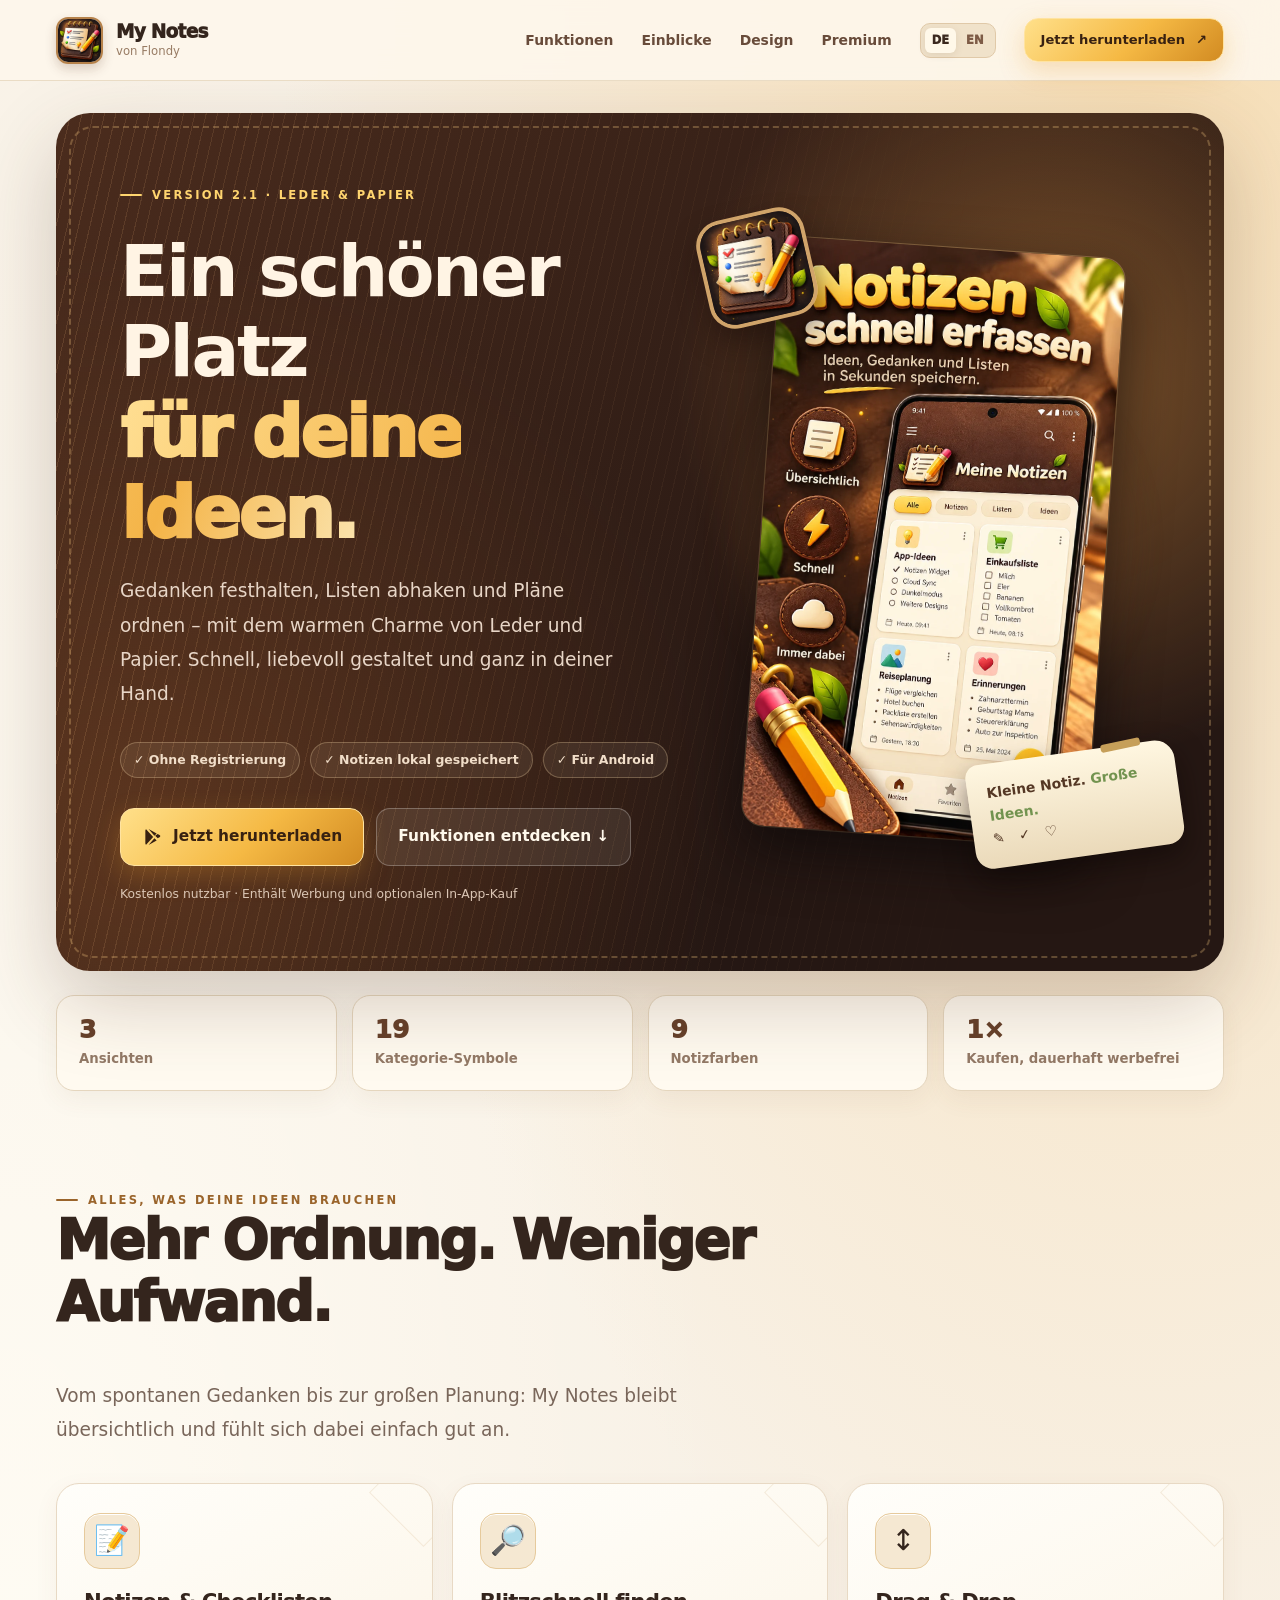
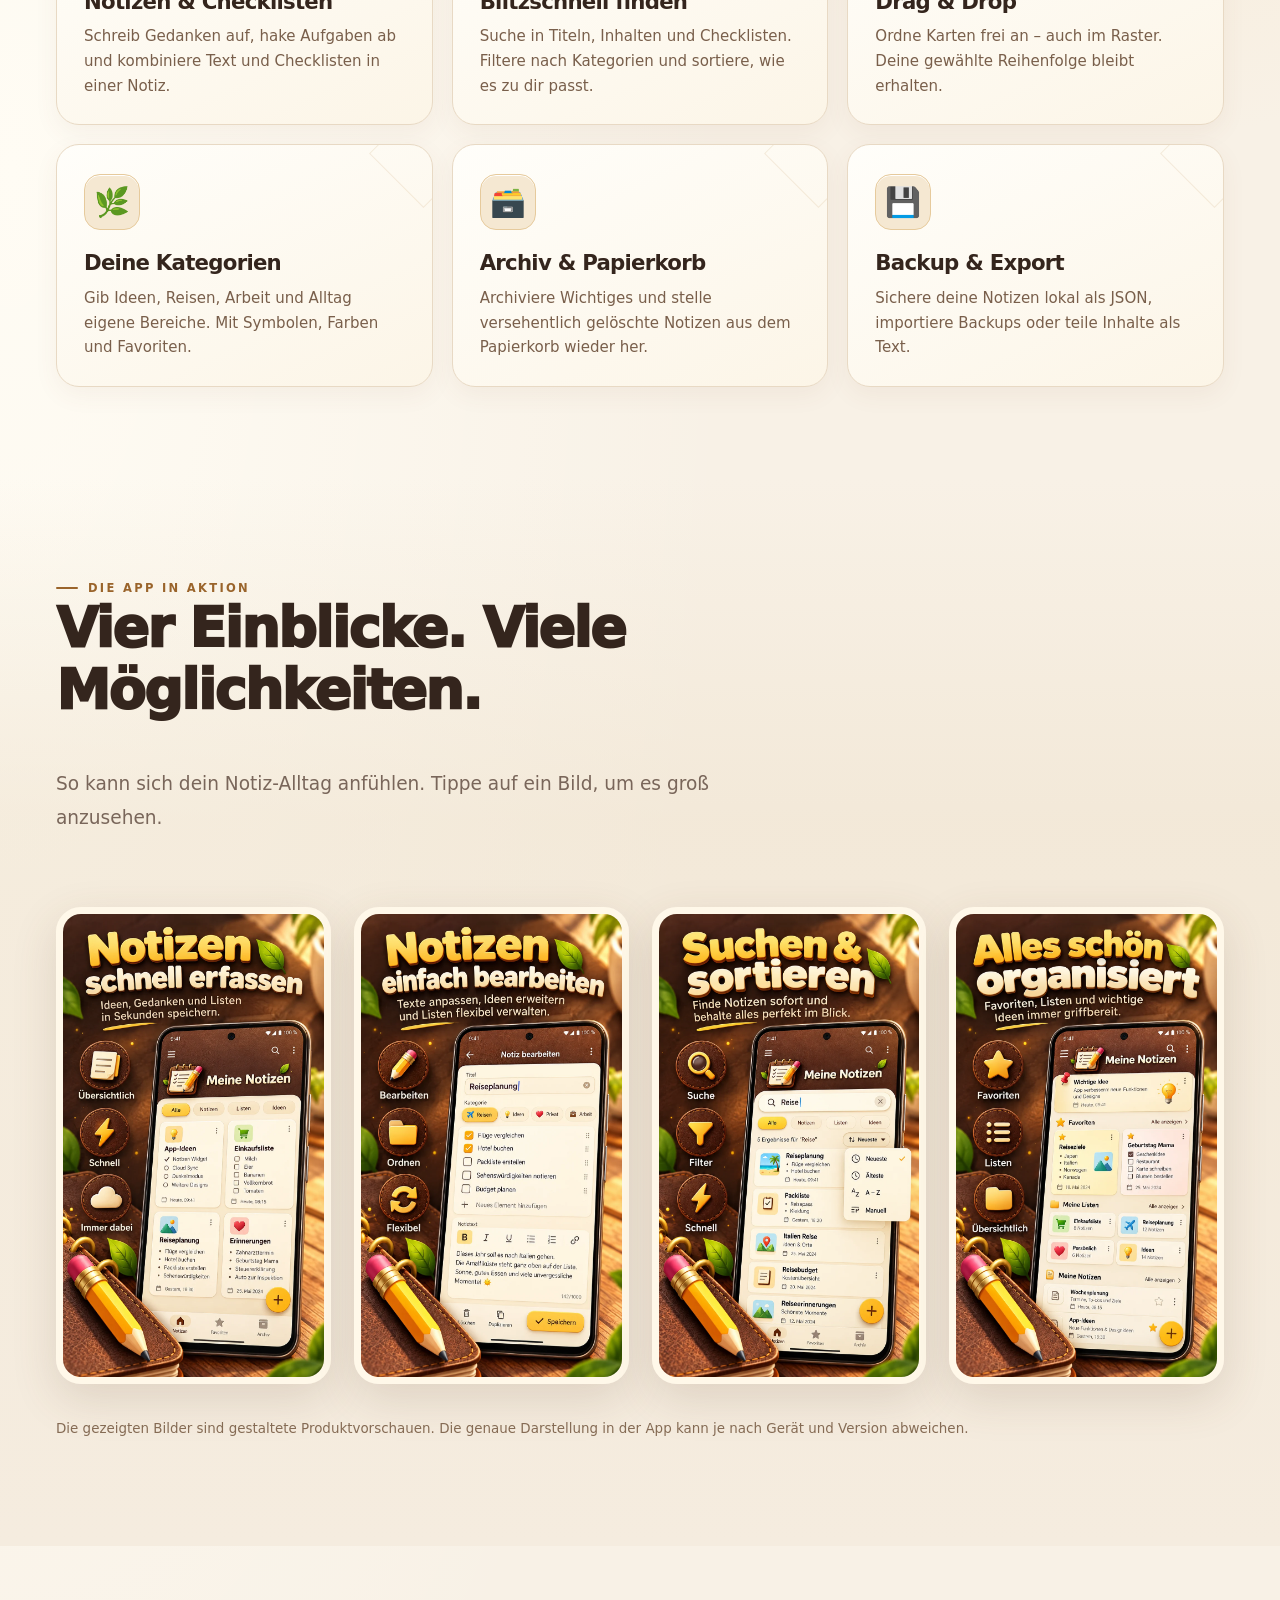
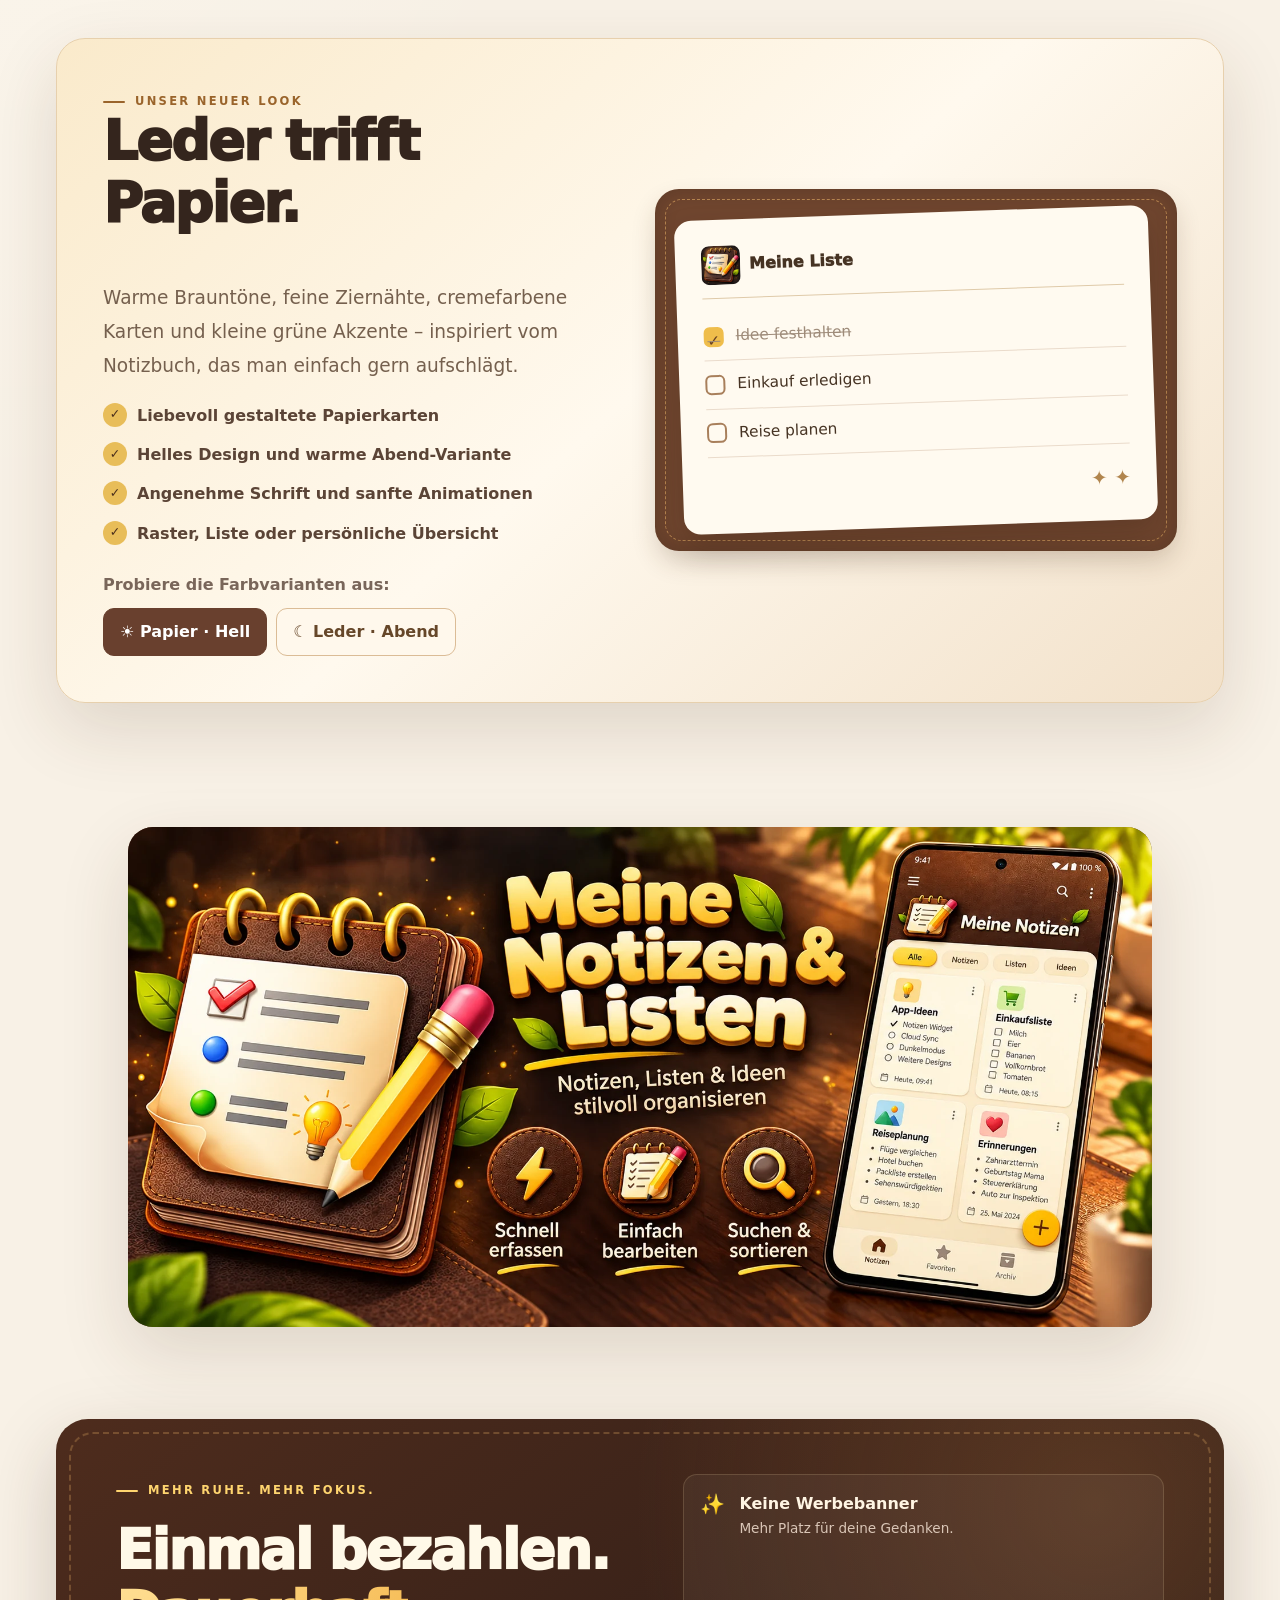
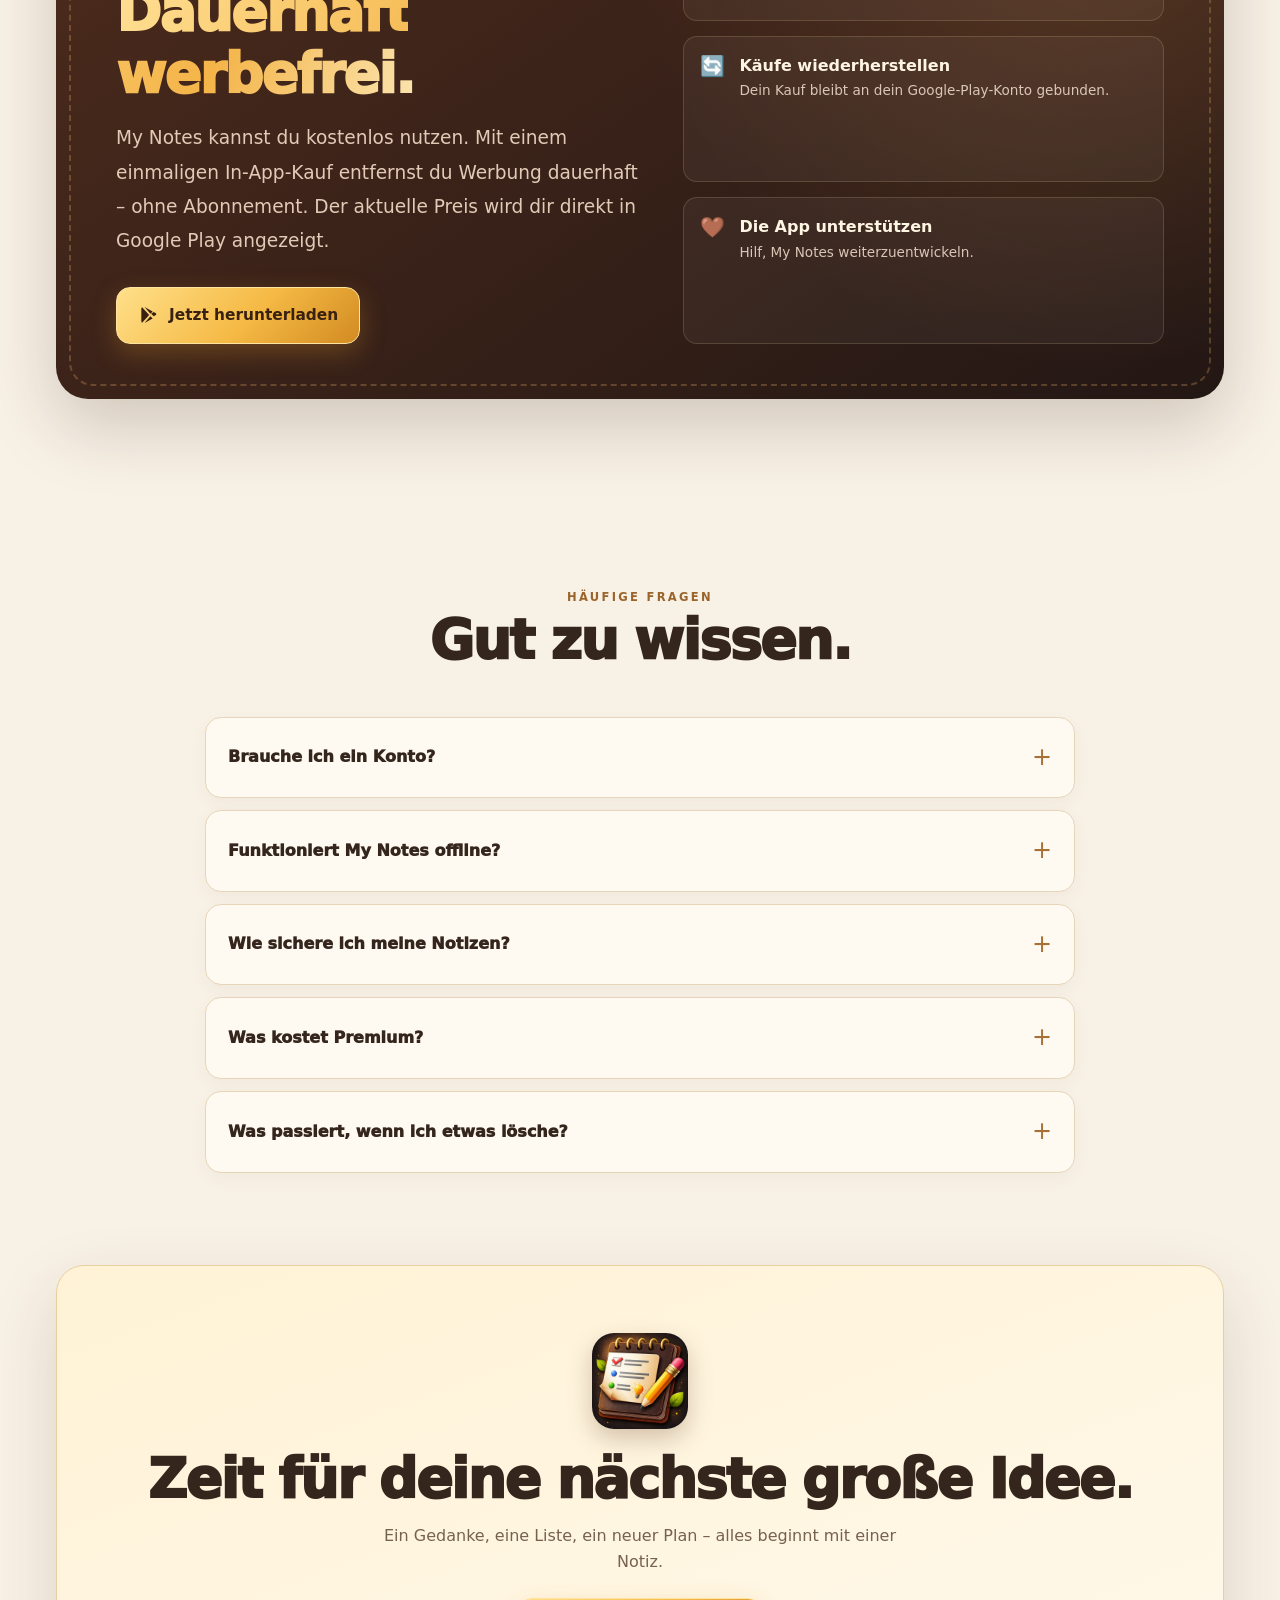
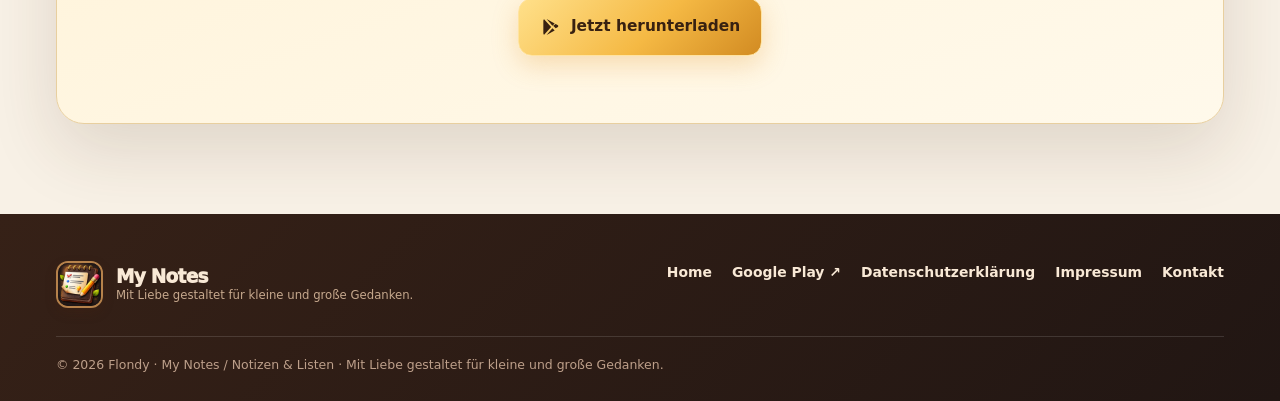
==== index.html @ 2c20aa23 "Add files via upload" ====
<!doctype html><html lang="de"><head><meta charset="utf-8"><meta name="viewport" content="width=device-width, initial-scale=1"><meta name="theme-color" content="#593625"><meta name="description" content="My Notes 2.1 – Notizen, Checklisten, Kategorien, Suche, lokale Backups und warmes Leder-und-Papier-Design. Für Android."><meta name="color-scheme" content="light"><title>My Notes – Ein schöner Platz für deine Ideen.</title><link rel="icon" type="image/png" href="assets/favicon.png"><link rel="stylesheet" href="style.css"><link rel="canonical" href="https://flondy.github.io/my-notes-landing-page/index.html"><link rel="alternate" hreflang="de" href="https://flondy.github.io/my-notes-landing-page/index.html"><link rel="alternate" hreflang="en" href="https://flondy.github.io/my-notes-landing-page/en.html"><meta property="og:type" content="website"><meta property="og:title" content="My Notes – Ein schöner Platz für deine Ideen."><meta property="og:description" content="My Notes 2.1 – Notizen, Checklisten, Kategorien, Suche, lokale Backups und warmes Leder-und-Papier-Design. Für Android."><meta property="og:image" content="https://flondy.github.io/my-notes-landing-page/assets/feature-banner.webp"><meta property="og:url" content="https://flondy.github.io/my-notes-landing-page/index.html"></head><body><a href="#main" class="skip">Zum Inhalt springen</a><div class="nav-wrap"><header class="container nav"><a class="brand" href="index.html" aria-label="My Notes"><img src="assets/app-icon.webp" width="47" height="47" alt=""><span><strong>My Notes</strong><small>von Flondy</small></span></a><button class="nav-toggle" type="button" aria-label="Menü öffnen" aria-expanded="false" aria-controls="site-nav"><svg viewBox="0 0 24 24" fill="none" stroke="currentColor" stroke-width="2.3" stroke-linecap="round"><path d="M4 6h16M4 12h16M4 18h16"/></svg></button><nav class="nav-menu" id="site-nav" aria-label="Hauptnavigation"><a href="#funktionen">Funktionen</a><a href="#einblicke">Einblicke</a><a href="#design">Design</a><a href="#premium">Premium</a><div class="lang-switch" aria-label="Language"><a href="index.html" aria-current="page">DE</a><a href="en.html" >EN</a></div><a href="https://play.google.com/store/apps/details?id=dev.flondy.mynotes" class="btn btn-primary" target="_blank" rel="noopener noreferrer">Jetzt herunterladen <span aria-hidden="true">↗</span></a></nav></header></div><main id="main"><section class="hero container"><div class="hero-inner"><div class="hero-copy"><div class="eyebrow kicker">VERSION 2.1 · LEDER & PAPIER</div><h1><span class="thin">Ein schöner Platz</span><br><span class="gold-text">für deine Ideen.</span></h1><p class="lead">Gedanken festhalten, Listen abhaken und Pläne ordnen – mit dem warmen Charme von Leder und Papier. Schnell, liebevoll gestaltet und ganz in deiner Hand.</p><div class="hero-chips"><span>✓ Ohne Registrierung</span><span>✓ Notizen lokal gespeichert</span><span>✓ Für Android</span></div><div class="hero-actions"><a href="https://play.google.com/store/apps/details?id=dev.flondy.mynotes" class="btn btn-primary" target="_blank" rel="noopener noreferrer"><svg viewBox="0 0 24 24" aria-hidden="true" fill="currentColor"><path d="M4.9 2.7C4.3 3 4 3.6 4 4.5v15c0 .9.3 1.5.9 1.8L13.4 12 4.9 2.7zm10 10.8 2.7 2.7-9.7 5.5 7-8.2zm3.9-5.1L21 9.7c1.3.8 1.3 1.8 0 2.6l-2.2 1.3-3-3.1 3-2.1zM7.9 2.3l9.7 5.5-2.7 2.7-7-8.2z"/></svg>Jetzt herunterladen</a><a href="#funktionen" class="btn btn-quiet">Funktionen entdecken ↓</a></div><p class="mini-note">Kostenlos nutzbar · Enthält Werbung und optionalen In-App-Kauf</p></div><div class="hero-visual"><div class="hero-halo"></div><img class="hero-screen" src="assets/screenshot-capture.webp" width="941" height="1672" alt="Notizen schnell erfassen, visuelle Funktionsvorschau"><img class="hero-icon" src="assets/app-icon.webp" width="110" height="110" alt=""><div class="float-note">Kleine Notiz. <span>Große Ideen.</span><br>✎ &nbsp; ✓ &nbsp; ♡</div></div></div><div class="stats"><div class="stat"><strong>3</strong><small>Ansichten</small></div><div class="stat"><strong>19</strong><small>Kategorie-Symbole</small></div><div class="stat"><strong>9</strong><small>Notizfarben</small></div><div class="stat"><strong>1×</strong><small>Kaufen, dauerhaft werbefrei</small></div></div></section>
<section id="funktionen" class="section container"><div class="section-heading reveal"><span class="eyebrow">Alles, was deine Ideen brauchen</span><h2>Mehr Ordnung. Weniger Aufwand.</h2><p class="lead muted">Vom spontanen Gedanken bis zur großen Planung: My Notes bleibt übersichtlich und fühlt sich dabei einfach gut an.</p></div><div class="feature-grid"><article class="feature reveal"><div class="f-icon" aria-hidden="true">📝</div><h3>Notizen &amp; Checklisten</h3><p>Schreib Gedanken auf, hake Aufgaben ab und kombiniere Text und Checklisten in einer Notiz.</p></article><article class="feature reveal"><div class="f-icon" aria-hidden="true">🔎</div><h3>Blitzschnell finden</h3><p>Suche in Titeln, Inhalten und Checklisten. Filtere nach Kategorien und sortiere, wie es zu dir passt.</p></article><article class="feature reveal"><div class="f-icon" aria-hidden="true">↕️</div><h3>Drag &amp; Drop</h3><p>Ordne Karten frei an – auch im Raster. Deine gewählte Reihenfolge bleibt erhalten.</p></article><article class="feature reveal"><div class="f-icon" aria-hidden="true">🌿</div><h3>Deine Kategorien</h3><p>Gib Ideen, Reisen, Arbeit und Alltag eigene Bereiche. Mit Symbolen, Farben und Favoriten.</p></article><article class="feature reveal"><div class="f-icon" aria-hidden="true">🗃️</div><h3>Archiv &amp; Papierkorb</h3><p>Archiviere Wichtiges und stelle versehentlich gelöschte Notizen aus dem Papierkorb wieder her.</p></article><article class="feature reveal"><div class="f-icon" aria-hidden="true">💾</div><h3>Backup &amp; Export</h3><p>Sichere deine Notizen lokal als JSON, importiere Backups oder teile Inhalte als Text.</p></article></div></section>
<section class="section showcase-section" id="einblicke"><div class="container"><div class="section-header-row"><div class="section-heading reveal"><span class="eyebrow">DIE APP IN AKTION</span><h2>Vier Einblicke. Viele Möglichkeiten.</h2><p class="lead muted">So kann sich dein Notiz-Alltag anfühlen. Tippe auf ein Bild, um es groß anzusehen.</p></div><div class="showcase-actions"><button class="circle-btn" data-prev aria-label="Vorherige Screenshots" type="button">←</button><button class="circle-btn" data-next aria-label="Nächste Screenshots" type="button">→</button></div></div><div class="carousel" data-carousel><article class="shot-card" role="button" tabindex="0" aria-label="Notizen schnell erfassen, visuelle Funktionsvorschau"><img src="assets/screenshot-capture.webp" alt="Notizen schnell erfassen, visuelle Funktionsvorschau" loading="lazy" width="941" height="1672"></article><article class="shot-card" role="button" tabindex="0" aria-label="Notizen bearbeiten, visuelle Funktionsvorschau"><img src="assets/screenshot-edit.webp" alt="Notizen bearbeiten, visuelle Funktionsvorschau" loading="lazy" width="941" height="1672"></article><article class="shot-card" role="button" tabindex="0" aria-label="Notizen suchen und sortieren, visuelle Funktionsvorschau"><img src="assets/screenshot-search.webp" alt="Notizen suchen und sortieren, visuelle Funktionsvorschau" loading="lazy" width="941" height="1672"></article><article class="shot-card" role="button" tabindex="0" aria-label="Notizen und Listen organisieren, visuelle Funktionsvorschau"><img src="assets/screenshot-organize.webp" alt="Notizen und Listen organisieren, visuelle Funktionsvorschau" loading="lazy" width="941" height="1672"></article></div><p class="showcase-footnote">Die gezeigten Bilder sind gestaltete Produktvorschauen. Die genaue Darstellung in der App kann je nach Gerät und Version abweichen.</p></div></section>
<section class="section container" id="design"><div class="design-panel"><div class="reveal"><span class="eyebrow">UNSER NEUER LOOK</span><h2>Leder trifft Papier.</h2><p class="lead">Warme Brauntöne, feine Ziernähte, cremefarbene Karten und kleine grüne Akzente – inspiriert vom Notizbuch, das man einfach gern aufschlägt.</p><ul><li>Liebevoll gestaltete Papierkarten</li><li>Helles Design und warme Abend-Variante</li><li>Angenehme Schrift und sanfte Animationen</li><li>Raster, Liste oder persönliche Übersicht</li></ul><p class="muted" style="margin-bottom:9px;font-weight:850">Probiere die Farbvarianten aus:</p><div class="theme-select"><button class="theme-btn" type="button" data-theme="day" aria-pressed="true">☀ Papier · Hell</button><button class="theme-btn" type="button" data-theme="evening" aria-pressed="false">☾ Leder · Abend</button></div></div><div class="sample-desk"><div class="sample-paper"><div class="sample-head"><img src="assets/app-icon.webp" alt="" width="39" height="39">Meine Liste</div><div class="sample-line done"><b>✓</b>Idee festhalten</div><div class="sample-line "><b></b>Einkauf erledigen</div><div class="sample-line "><b></b>Reise planen</div><div style="padding-top:17px;display:flex;justify-content:flex-end;color:#b1854d;font-size:1.25rem" aria-hidden="true">✦ ✦</div></div></div></div></section>
<div class="container"><div class="banner-strip"><img src="assets/feature-banner.webp" width="1794" height="876" loading="lazy" alt="My Notes Leder-und-Papier App-Vorstellung mit Notizbuch und Smartphone"></div></div><section class="section container" id="premium"><div class="premium-wrap"><div><span class="eyebrow kicker">MEHR RUHE. MEHR FOKUS.</span><h2 style="margin-top:20px">Einmal bezahlen.<br><span class="gold-text">Dauerhaft werbefrei.</span></h2><p class="lead">My Notes kannst du kostenlos nutzen. Mit einem einmaligen In-App-Kauf entfernst du Werbung dauerhaft – ohne Abonnement. Der aktuelle Preis wird dir direkt in Google Play angezeigt.</p><div style="margin-top:28px"><a href="https://play.google.com/store/apps/details?id=dev.flondy.mynotes" class="btn btn-primary" target="_blank" rel="noopener noreferrer"><svg viewBox="0 0 24 24" aria-hidden="true" fill="currentColor"><path d="M4.9 2.7C4.3 3 4 3.6 4 4.5v15c0 .9.3 1.5.9 1.8L13.4 12 4.9 2.7zm10 10.8 2.7 2.7-9.7 5.5 7-8.2zm3.9-5.1L21 9.7c1.3.8 1.3 1.8 0 2.6l-2.2 1.3-3-3.1 3-2.1zM7.9 2.3l9.7 5.5-2.7 2.7-7-8.2z"/></svg>Jetzt herunterladen</a></div></div><ul class="premium-list"><li><span aria-hidden="true">✨</span><div><strong>Keine Werbebanner</strong><small>Mehr Platz für deine Gedanken.</small></div></li><li><span aria-hidden="true">🔄</span><div><strong>Käufe wiederherstellen</strong><small>Dein Kauf bleibt an dein Google-Play-Konto gebunden.</small></div></li><li><span aria-hidden="true">🤎</span><div><strong>Die App unterstützen</strong><small>Hilf, My Notes weiterzuentwickeln.</small></div></li></ul></div></section>
<section class="section container" id="fragen"><div class="section-heading center reveal"><span class="eyebrow">HÄUFIGE FRAGEN</span><h2>Gut zu wissen.</h2></div><div class="faq-list"><details><summary>Brauche ich ein Konto?</summary><p>Nein. Du kannst My Notes ohne eigene Registrierung verwenden. Deine Notizen werden in der App lokal gespeichert.</p></details><details><summary>Funktioniert My Notes offline?</summary><p>Du kannst Notizen und Checklisten offline erstellen, bearbeiten und verwalten. Für Werbeanzeigen oder die Kaufprüfung kann eine Internetverbindung erforderlich sein.</p></details><details><summary>Wie sichere ich meine Notizen?</summary><p>Über die lokalen Export- und Importfunktionen kannst du eine JSON-Sicherung erstellen und später wieder einlesen. Bewahre Sicherungsdateien an einem sicheren Ort auf.</p></details><details><summary>Was kostet Premium?</summary><p>Es gibt einen einmaligen Kauf zum Entfernen der Werbung, kein Abonnement. Den aktuellen Preis zeigt Google Play in der App an.</p></details><details><summary>Was passiert, wenn ich etwas lösche?</summary><p>Gelöschte Notizen landen zunächst im Papierkorb und können dort wiederhergestellt werden. Laut Version 2.1 werden sie nach 30 Tagen automatisch endgültig gelöscht.</p></details></div></section>
<section class="container"><div class="final-cta"><img src="assets/app-icon.webp" alt="My Notes App-Icon" width="96" height="96"><h2>Zeit für deine nächste große Idee.</h2><p>Ein Gedanke, eine Liste, ein neuer Plan – alles beginnt mit einer Notiz.</p><a href="https://play.google.com/store/apps/details?id=dev.flondy.mynotes" class="btn btn-primary" target="_blank" rel="noopener noreferrer"><svg viewBox="0 0 24 24" aria-hidden="true" fill="currentColor"><path d="M4.9 2.7C4.3 3 4 3.6 4 4.5v15c0 .9.3 1.5.9 1.8L13.4 12 4.9 2.7zm10 10.8 2.7 2.7-9.7 5.5 7-8.2zm3.9-5.1L21 9.7c1.3.8 1.3 1.8 0 2.6l-2.2 1.3-3-3.1 3-2.1zM7.9 2.3l9.7 5.5-2.7 2.7-7-8.2z"/></svg>Jetzt herunterladen</a></div></section></main><div id="image-modal" class="modal" hidden role="dialog" aria-modal="true" aria-label="Bildvorschau"><button class="modal-close" aria-label="Vorschau schließen" type="button">×</button><img alt="" src="assets/screenshot-capture.webp"></div><footer class="footer"><div class="container"><div class="footer-grid"><div class="brand"><img src="assets/app-icon.webp" width="47" height="47" alt=""><span><strong>My Notes</strong><small>Mit Liebe gestaltet für kleine und große Gedanken.</small></span></div><div class="footer-links"><a href="index.html">Home</a><a href="https://play.google.com/store/apps/details?id=dev.flondy.mynotes" target="_blank" rel="noopener noreferrer">Google Play ↗</a><a href="datenschutz.html">Datenschutzerklärung</a><a href="impressum.html">Impressum</a><a href="mailto:flondy.dev@gmail.com">Kontakt</a></div></div><div class="footer-bottom">© 2026 Flondy · My Notes / Notizen & Listen · Mit Liebe gestaltet für kleine und große Gedanken.</div></div></footer><script src="script.js" defer></script></body></html>
---- style.css ----
:root{--leather:#603a28;--leather-deep:#2b1914;--leather-dark:#1b1411;--cocoa:#3c251b;--gold:#efb945;--gold2:#ffd56f;--cream:#fff9ec;--paper:#fffdf6;--parchment:#f5ead7;--ink:#34251d;--muted:#79665a;--leaf:#72934f;--border:#e5d6be;--shadow:0 26px 70px rgba(71,40,19,.14);--radius:24px;--wide:1220px}
*{box-sizing:border-box}html{scroll-behavior:smooth;scroll-padding-top:105px}body{margin:0;color:var(--ink);font:400 16px/1.65 "Nunito","Trebuchet MS",system-ui,-apple-system,"Segoe UI",sans-serif;background:radial-gradient(ellipse 85% 32% at 90% 0%,#f6ddb4 0%,transparent 80%),radial-gradient(ellipse 70% 36% at 1% 26%,#fffcf4 0%,transparent 80%),#f8f1e6;overflow-x:hidden}a{color:inherit;text-decoration:none}button{font:inherit;cursor:pointer}img{max-width:100%;display:block}button,a{ -webkit-tap-highlight-color:transparent}button:focus-visible,a:focus-visible,summary:focus-visible{outline:3px solid #c97e16;outline-offset:4px}.container{max-width:var(--wide);padding-inline:26px;margin-inline:auto}.paper-texture{background-image:radial-gradient(rgba(115,73,31,.045) .75px,transparent .75px);background-size:8px 8px}.eyebrow{text-transform:uppercase;letter-spacing:.2em;font-size:.72rem;font-weight:900;display:inline-flex;align-items:center;gap:10px;color:#9a642b}.eyebrow::before{content:'';height:2px;width:22px;background:currentColor;border-radius:5px}.section{padding-block:92px}.section-heading{max-width:710px;margin-bottom:35px}.section-heading.center{margin-inline:auto;text-align:center}.section-heading.center .eyebrow::before{display:none}h1,h2,h3,p{margin-top:0}h1,h2,h3{line-height:1.14;letter-spacing:-.035em}h1{font-size:clamp(2.6rem,5.55vw,5.6rem);font-weight:950}h2{font-size:clamp(2rem,4.25vw,3.5rem);font-weight:950}h3{font-size:1.33rem;font-weight:900}.lead{font-size:clamp(1.04rem,1.45vw,1.2rem);line-height:1.85}.muted{color:var(--muted)}.gold-text{background:linear-gradient(110deg,#ffdf93,#f4b448 65%,#fbe4ae);color:transparent;background-clip:text;-webkit-background-clip:text}.kicker{color:var(--gold2)}.btn{display:inline-flex;align-items:center;justify-content:center;gap:11px;border-radius:14px;padding:15px 21px;font-size:.96rem;font-weight:900;border:1px solid transparent;transition:transform .24s,box-shadow .24s,background .24s;white-space:nowrap}.btn:hover{transform:translateY(-3px)}.btn-primary{background:linear-gradient(135deg,#ffe08a 0%,#f5b944 55%,#d28b22 100%);color:#382111;box-shadow:0 9px 26px rgba(226,151,43,.28);border-color:#ffe3a0}.btn-primary:hover{box-shadow:0 14px 34px rgba(226,151,43,.36)}.btn-quiet{color:var(--cream);background:rgba(255,249,236,.085);border-color:rgba(255,255,255,.25)}.btn-paper{background:var(--cream);border-color:var(--border);color:var(--ink)}.btn svg{width:20px;height:20px}.skip{position:absolute;left:-10000px;top:10px;background:white;color:black;padding:12px;z-index:50}.skip:focus{left:15px}.nav-wrap{position:sticky;top:0;z-index:30;background:rgba(253,247,236,.91);backdrop-filter:blur(18px);border-bottom:1px solid #eadcc5}.nav{min-height:80px;display:flex;justify-content:space-between;align-items:center;gap:20px}.brand{display:flex;align-items:center;gap:13px;flex-shrink:0}.brand img{width:47px;height:47px;border-radius:12px;border:2px solid #b6824b;box-shadow:0 5px 12px rgba(74,37,13,.2)}.brand strong{font-size:1.16rem;letter-spacing:-.04em;font-weight:950;display:block;line-height:1.2}.brand small{color:#987b63;font-size:.73rem;display:block;line-height:1.3}.nav-menu{display:flex;align-items:center;gap:28px}.nav-menu>a:not(.btn){font-size:.87rem;font-weight:900;color:#684b3a;transition:color .2s}.nav-menu>a:hover:not(.btn){color:#c28223}.nav-menu>.btn{padding:10px 16px;font-size:.82rem}.lang-switch{display:flex;gap:3px;background:#f0e2ca;padding:4px;border:1px solid #e0c9a8;border-radius:10px}.lang-switch a{padding:3px 7px;border-radius:6px;font-size:.72rem;font-weight:950;color:#7d5b46}.lang-switch a[aria-current='page']{background:#fff8e9;color:#3b291f;box-shadow:0 2px 8px #4b2d1918}.nav-toggle{display:none;background:transparent;border:0;color:#4d3122;width:42px;height:42px}.nav-toggle svg{width:25px;height:25px}.hero{padding-top:32px}.hero-inner{min-height:675px;display:grid;grid-template-columns:1.07fr .93fr;align-items:center;position:relative;overflow:hidden;border-radius:34px;color:#fff9ed;padding:55px 44px 55px 64px;background:radial-gradient(circle at 86% 31%,rgba(203,136,64,.52),transparent 33%),radial-gradient(circle at 7% 85%,rgba(134,77,39,.47),transparent 45%),linear-gradient(135deg,#4b2c1d,#251713 70%);box-shadow:0 30px 80px #4b2e1c3c}.hero-inner:after{content:"";pointer-events:none;position:absolute;inset:13px;border:2px dashed rgba(255,208,134,.28);border-radius:24px;z-index:1}.hero-inner:before{content:"";pointer-events:none;position:absolute;inset:0;opacity:.14;background:repeating-linear-gradient(103deg,transparent 0 3px,#f3ba7e 3px 4px,transparent 4px 11px);mask-image:linear-gradient(to right,#000,transparent 80%)}.hero-copy{z-index:2;position:relative;padding-top:10px}.hero-copy h1{max-width:620px;margin:26px 0 20px}.hero-copy h1 .thin{font-weight:780;color:#fff4e4}.hero-copy .lead{max-width:510px;color:#e8d6c7}.hero-chips{display:flex;flex-wrap:wrap;gap:10px;margin:30px 0}.hero-chips span{border:1px solid rgba(255,225,174,.27);background:rgba(255,241,215,.075);padding:7px 13px;border-radius:50px;color:#f1dec9;font-size:.78rem;font-weight:800}.hero-actions{display:flex;flex-wrap:wrap;gap:12px}.mini-note{font-size:.77rem;color:#dbc6b5;margin-top:18px}.hero-visual{position:relative;z-index:2;display:flex;align-items:center;justify-content:center;height:100%;min-height:530px}.hero-halo{position:absolute;width:89%;aspect-ratio:1;border-radius:50%;background:radial-gradient(circle,#dda65b66 0%,#c97a3b36 46%,transparent 70%);filter:blur(12px)}.hero-screen{width:min(70%,385px);max-height:590px;object-fit:cover;object-position:top center;aspect-ratio:941 / 1672;border-radius:22px;box-shadow:0 23px 55px #0c0808ba,0 0 0 1px #ffd08b52;transform:rotate(4deg);transition:transform .5s}.hero-screen:hover{transform:rotate(0deg) translateY(-8px)}.hero-icon{position:absolute;top:6%;left:3%;width:110px;border-radius:26px;box-shadow:0 15px 26px #1c0d0a80;border:4px solid #d0a46a;transform:rotate(-13deg)}.float-note{position:absolute;bottom:8%;right:0;width:210px;padding:18px 19px;color:#543724;border-radius:13px 20px 17px 18px;box-shadow:0 13px 28px #0e08058c;background:linear-gradient(#fff7e1,#ead9b9);transform:rotate(-8deg);font-size:.87rem;font-weight:900;line-height:1.65}.float-note:before{content:"";height:8px;width:40px;background:#c69f59;position:absolute;top:-4px;right:32px;transform:rotate(-4deg);border-radius:3px}.float-note span{color:var(--leaf)}.stats{display:grid;grid-template-columns:repeat(4,1fr);gap:15px;margin-top:24px}.stat{background:#fffaf0;box-shadow:0 9px 25px #73533610;border:1px solid var(--border);border-radius:18px;padding:19px 22px}.stat strong{font-size:1.55rem;display:block;font-weight:950;color:#66402a;line-height:1.2}.stat small{font-size:.83rem;color:#927966;font-weight:700}.feature-grid{display:grid;grid-template-columns:repeat(3,minmax(0,1fr));gap:19px}.feature{padding:29px 27px 26px;background:linear-gradient(155deg,#fffefa,#fcf5e7);border:1px solid #e8d9c4;border-radius:23px;box-shadow:0 8px 25px #7b543d10;position:relative;overflow:hidden;transition:transform .22s,box-shadow .22s}.feature:hover{transform:translateY(-6px);box-shadow:var(--shadow)}.feature:after{content:'';position:absolute;top:0;right:0;width:75px;height:75px;border:1px solid #d5b78e3f;transform:translate(30px,-30px) rotate(45deg)}.f-icon{width:56px;height:56px;display:grid;place-items:center;font-size:1.8rem;background:#f5e8d2;border:1px solid #e6ca9c;border-radius:16px;margin-bottom:21px;box-shadow:inset 0 1px 0 #fff}.feature h3{margin-bottom:10px}.feature p{color:#795f4b;font-size:.94rem;margin-bottom:0}.feature-link{margin-top:18px;color:#9d6328;font-weight:900;font-size:.82rem}.showcase-section{background:linear-gradient(180deg,transparent,#eee1cc85 32%,#f5ecdf 100%)}.section-header-row{display:flex;align-items:flex-end;justify-content:space-between;gap:20px}.showcase-actions{display:flex;gap:10px}.circle-btn{width:47px;height:47px;display:grid;place-items:center;border-radius:50%;background:#fff9ee;border:1px solid #e1c7a4;color:#694428;box-shadow:0 5px 15px #54321119}.circle-btn:hover{background:#e9cf9d}.carousel{display:flex;gap:23px;overflow-x:auto;overscroll-behavior-x:contain;scroll-snap-type:x mandatory;scrollbar-width:thin;scrollbar-color:#c89b6b transparent;padding:18px 4px 26px}.shot-card{flex:0 0 clamp(230px,26vw,310px);scroll-snap-align:center;cursor:zoom-in;border-radius:25px;overflow:hidden;border:7px solid #fff8e9;box-shadow:0 15px 45px #66432a28;transition:transform .24s}.shot-card:hover{transform:translateY(-6px)}.shot-card img{width:100%;height:auto;aspect-ratio:941/1672;object-fit:cover}.showcase-footnote{color:#856b54;font-size:.84rem;margin-top:8px}.design-panel{display:grid;grid-template-columns:1fr 1.03fr;gap:45px;align-items:center;background:linear-gradient(138deg,#faeacb 0%,#fff9ee 51%,#f2e1ca 100%);border:1px solid #e7d0ad;padding:46px;border-radius:29px;box-shadow:var(--shadow)}.design-panel .lead{color:#75604e}.design-panel ul{list-style:none;margin:19px 0 25px;padding:0}.design-panel li{margin-bottom:13px;display:flex;gap:10px;align-items:flex-start;font-weight:800;color:#5b4436}.design-panel li::before{content:'✓';display:grid;place-items:center;background:#e8bd59;color:#4b2f1c;min-width:24px;height:24px;border-radius:50%;font-size:.78rem}.theme-select{display:flex;gap:9px;flex-wrap:wrap}.theme-btn{background:#fff8ec;border:1px solid #dbbc96;color:#664729;font-weight:850;border-radius:11px;padding:10px 16px}.theme-btn[aria-pressed='true']{background:#69402e;color:white;border-color:#69402e}.sample-desk{border-radius:24px;padding:24px;background:#70462f;box-shadow:inset 0 0 20px #23140b3c,0 12px 25px #4b2b142a;position:relative;transition:background .4s}.sample-desk:after{content:'';pointer-events:none;border:1px dashed #f2bc6c88;border-radius:17px;position:absolute;inset:10px}.sample-paper{position:relative;z-index:1;background:#fffaf0;color:#463323;padding:26px;border-radius:17px;box-shadow:0 15px 30px #331c113d;transform:rotate(-2deg);transition:background .35s,color .35s}.sample-paper .sample-head{display:flex;gap:9px;align-items:center;border-bottom:1px solid #dfcaa9;padding-bottom:13px;margin-bottom:14px;font-weight:950}.sample-paper .sample-head img{width:39px;border-radius:8px}.sample-paper .sample-line{display:flex;gap:12px;align-items:center;padding:11px 0;border-bottom:1px solid #eadbcb;font-size:.96rem}.sample-paper .sample-line b{height:20px;width:20px;border:2px solid #a87f5b;border-radius:6px;display:grid;place-items:center;color:#674022}.sample-paper .sample-line.done{color:#9e8b79;text-decoration:line-through}.sample-paper .sample-line.done b{background:#efbd4b;border-color:#efbd4b}.sample-desk.is-evening{background:#2e1b16}.sample-desk.is-evening .sample-paper{background:#392821;color:#f5e7d5}.sample-desk.is-evening .sample-head,.sample-desk.is-evening .sample-line{border-color:#624636}.sample-desk.is-evening .sample-line.done{color:#a8937d}.sample-desk.is-evening .sample-line b{color:#ffcf6d;border-color:#9e784d}.premium-wrap{background:radial-gradient(circle at 89% 15%,#9f663854,transparent 40%),linear-gradient(145deg,#4e2c1d,#231714);border-radius:32px;padding:55px 60px;color:#fff9e8;display:grid;grid-template-columns:1fr .92fr;gap:45px;position:relative;overflow:hidden;box-shadow:0 26px 70px #3b221a35}.premium-wrap:after{content:'';position:absolute;inset:13px;border:2px dashed #f5bc6b40;border-radius:24px;pointer-events:none}.premium-wrap>*{position:relative;z-index:1}.premium-wrap h2{margin-bottom:15px}.premium-wrap p{color:#e1cab6}.premium-list{list-style:none;padding:0;margin:0;display:grid;gap:15px}.premium-list li{display:flex;gap:14px;align-items:flex-start;background:#ffffff0c;border:1px solid #ffe2ae28;padding:16px;border-radius:14px}.premium-list li span{font-size:1.25rem;line-height:1.3}.premium-list strong{display:block;color:#fff5e3}.premium-list small{color:#dac6b7;display:block;font-size:.85rem}.banner-strip{background:#65412d;border-radius:25px;overflow:hidden;margin:32px auto 0;max-width:1024px;box-shadow:var(--shadow)}.banner-strip img{width:100%;height:auto;aspect-ratio:auto;object-fit:contain;display:block}.faq-list{max-width:870px;margin:auto;display:grid;gap:12px}.faq-list details{background:#fffaf1;border:1px solid #e7d5ba;border-radius:16px;padding:0 22px;box-shadow:0 6px 18px #6746290b}.faq-list summary{list-style:none;display:flex;justify-content:space-between;align-items:center;gap:14px;padding:20px 0;font-size:1rem;font-weight:950;cursor:pointer}.faq-list summary::-webkit-details-marker{display:none}.faq-list summary:after{content:'+';color:#a77035;font-size:1.5rem;font-weight:500}.faq-list details[open] summary:after{content:'−'}.faq-list details p{margin:-4px 0 21px;color:#78624f}.final-cta{text-align:center;padding:67px 25px;border-radius:28px;background:linear-gradient(160deg,#fff2d5,#fff9eb);border:1px solid #e8cf9f;box-shadow:var(--shadow)}.final-cta img{width:96px;height:96px;border-radius:22px;margin:0 auto 20px;box-shadow:0 10px 24px #6f442c4a}.final-cta h2{margin:0 0 12px}.final-cta p{color:#76614f;max-width:550px;margin:0 auto 23px}.footer{background:linear-gradient(135deg,#362117,#211613);padding:47px 0 26px;color:#f9e9d6;margin-top:90px}.footer-grid{display:flex;justify-content:space-between;gap:28px;align-items:flex-start}.footer .brand small{color:#c6a88d}.footer-links{display:flex;flex-wrap:wrap;gap:20px;font-size:.87rem;font-weight:800}.footer-links a:hover{color:#ffd278}.footer-bottom{margin-top:28px;border-top:1px solid #ffffff21;padding-top:18px;color:#bd9f8a;font-size:.78rem}.legal-hero{padding:73px 0 45px;text-align:center}.legal-hero h1{font-size:clamp(2.3rem,5vw,4.35rem);margin:12px 0 14px}.legal-hero .lead{max-width:720px;margin:0 auto;color:#7c6858}.legal-grid{display:grid;grid-template-columns:250px minmax(0,1fr);gap:28px;align-items:start}.legal-toc{position:sticky;top:110px;display:grid;gap:4px;padding:18px;background:#fff8ea;border:1px solid #e8d8c0;border-radius:17px}.legal-toc h3{font-size:.9rem;margin:0 0 9px;color:#a36a35;letter-spacing:.07em;text-transform:uppercase}.legal-toc a{padding:9px 10px;border-radius:9px;font-size:.86rem;font-weight:800;color:#755a47}.legal-toc a:hover{background:#f2dfbe;color:#402c1f}.legal-body{background:linear-gradient(165deg,#fffdf7,#fff8ed);border:1px solid #e6d6bf;border-radius:24px;padding:44px 48px;box-shadow:var(--shadow)}.legal-body section{padding-bottom:28px;margin-bottom:30px;border-bottom:1px solid #e7d9c3;scroll-margin-top:118px}.legal-body section:last-child{padding-bottom:0;margin-bottom:0;border:0}.legal-body h2{font-size:1.55rem;margin-bottom:12px}.legal-body h3{font-size:1.05rem;margin:20px 0 8px}.legal-body p,.legal-body li{color:#6e5848;font-size:.96rem}.legal-body li{margin-bottom:8px}.legal-body ul{padding-left:23px}.legal-body a{color:#9b5c21;text-decoration:underline;text-underline-offset:3px}.legal-important{background:#f6e7cb;border-left:4px solid #bc7b2d;padding:15px 18px;border-radius:11px;margin-bottom:23px;color:#674c32;font-size:.92rem}.legal-metadata{display:flex;gap:15px;justify-content:center;flex-wrap:wrap;font-size:.85rem;color:#8a6b53}.modal{position:fixed;inset:0;z-index:100;background:#1a100de9;display:flex;align-items:center;justify-content:center;padding:25px;cursor:zoom-out}.modal[hidden]{display:none}.modal img{object-fit:contain;max-width:100%;max-height:calc(100dvh - 80px);border-radius:14px;box-shadow:0 18px 60px black}.modal-close{position:absolute;right:22px;top:18px;border:1px solid #efc77d88;background:#3a261d;color:#fff7e6;border-radius:50%;height:43px;width:43px;font-size:1.6rem;line-height:1}.reveal{opacity:0;transform:translateY(20px);transition:opacity .55s ease,transform .55s ease}.reveal.visible{opacity:1;transform:none}
@media(min-width:1100px){.carousel{display:grid;grid-template-columns:repeat(4,minmax(0,1fr));gap:23px;overflow:visible;scroll-snap-type:none;padding:18px 0 26px}.shot-card{flex:initial;min-width:0}.showcase-actions{display:none}}
@media(max-width:1050px){.nav-menu{gap:15px}.hero-inner{grid-template-columns:1fr .9fr;padding:44px 34px}.hero-icon{left:-5%}.float-note{right:-3%}.feature-grid{grid-template-columns:repeat(2,minmax(0,1fr))}.design-panel{gap:25px;padding:30px}.legal-grid{grid-template-columns:190px minmax(0,1fr)}}
@media(max-width:800px){.nav-toggle{display:grid;place-items:center}.nav-menu{position:absolute;top:80px;left:0;right:0;background:#fff5e5;border-bottom:1px solid #dec2a0;box-shadow:0 15px 28px #4526191d;padding:22px 25px;display:none;flex-direction:column;align-items:stretch;gap:17px}.nav-menu.is-open{display:flex}.nav-menu>.btn{align-self:flex-start}.hero-inner{grid-template-columns:1fr;padding:44px 31px 30px}.hero-copy h1{max-width:680px}.hero-visual{min-height:380px;margin-top:25px}.hero-screen{width:210px;height:auto}.hero-icon{width:82px;left:19%;top:8%}.float-note{right:12%;bottom:8%;width:170px}.stats{grid-template-columns:repeat(2,1fr)}.design-panel,.premium-wrap{grid-template-columns:1fr}.legal-grid{grid-template-columns:1fr}.legal-toc{position:static;display:flex;flex-wrap:wrap;gap:0}.legal-toc h3{width:100%}.legal-toc a{padding:6px 9px}.footer-grid{flex-direction:column}}
@media(max-width:550px){.container{padding-inline:16px}.section{padding-block:65px}.section-heading{margin-bottom:25px}.hero{padding-top:15px}.hero-inner{padding:34px 23px 25px;border-radius:24px}.hero-inner:after{inset:8px;border-radius:18px}.hero-copy h1{font-size:clamp(2.7rem,12vw,4rem)}.hero-actions{flex-direction:column;align-items:stretch}.hero-actions .btn{white-space:normal}.hero-visual{min-height:385px}.hero-screen{width:210px}.hero-icon{left:0}.float-note{right:-4%;width:155px;font-size:.78rem}.stats{gap:9px}.stat{padding:15px 14px}.stat strong{font-size:1.35rem}.stat small{font-size:.72rem}.feature-grid{grid-template-columns:1fr;gap:12px}.feature{padding:23px}.feature h3{font-size:1.2rem}.design-panel,.premium-wrap{padding:28px 20px;gap:23px}.sample-desk{padding:18px}.sample-paper{padding:17px}.section-header-row{align-items:center}.showcase-actions{gap:5px}.circle-btn{width:38px;height:38px}.shot-card{flex-basis:250px}.legal-hero{padding-top:45px}.legal-body{padding:27px 20px}.legal-body h2{font-size:1.25rem}.legal-toc{padding:13px}.final-cta{padding:40px 18px}.footer{margin-top:60px}}
@media(prefers-reduced-motion:reduce){*,*::before,*::after{scroll-behavior:auto!important;transition:none!important;animation:none!important}.reveal{opacity:1;transform:none}}
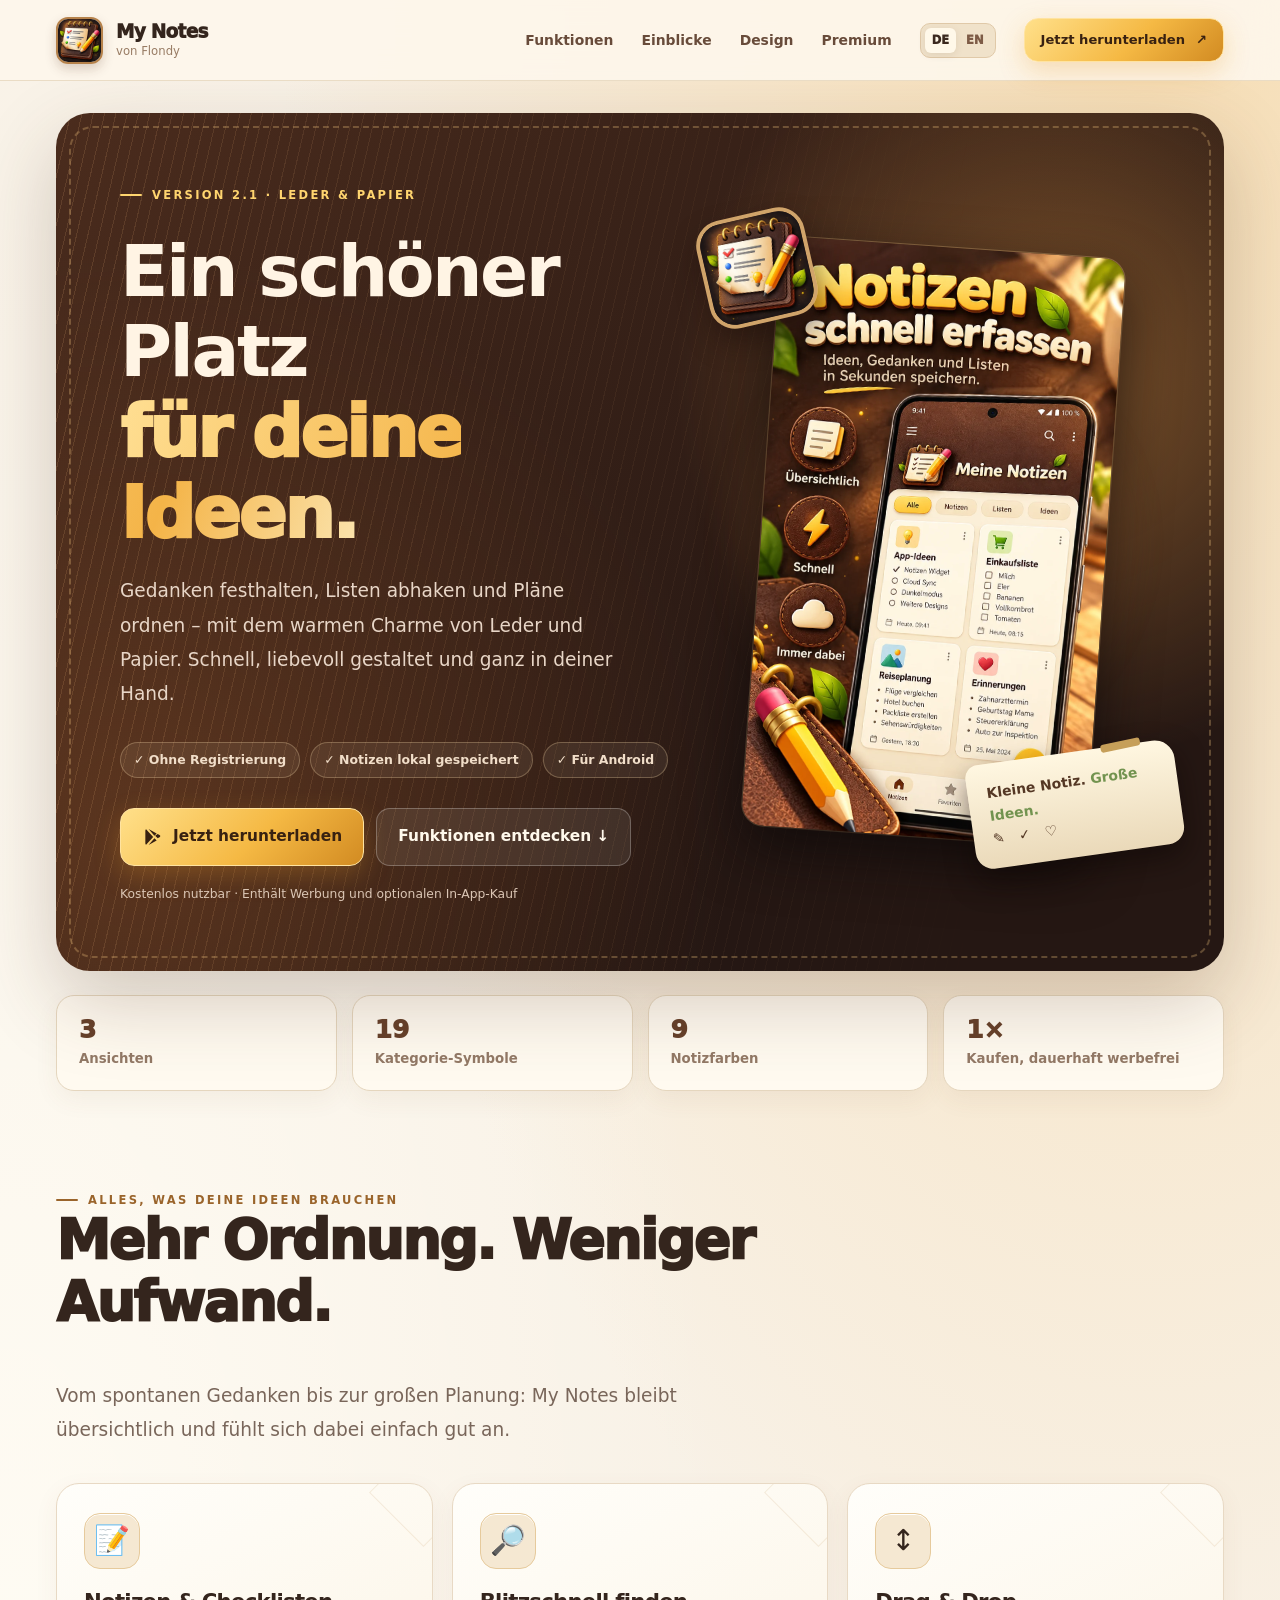
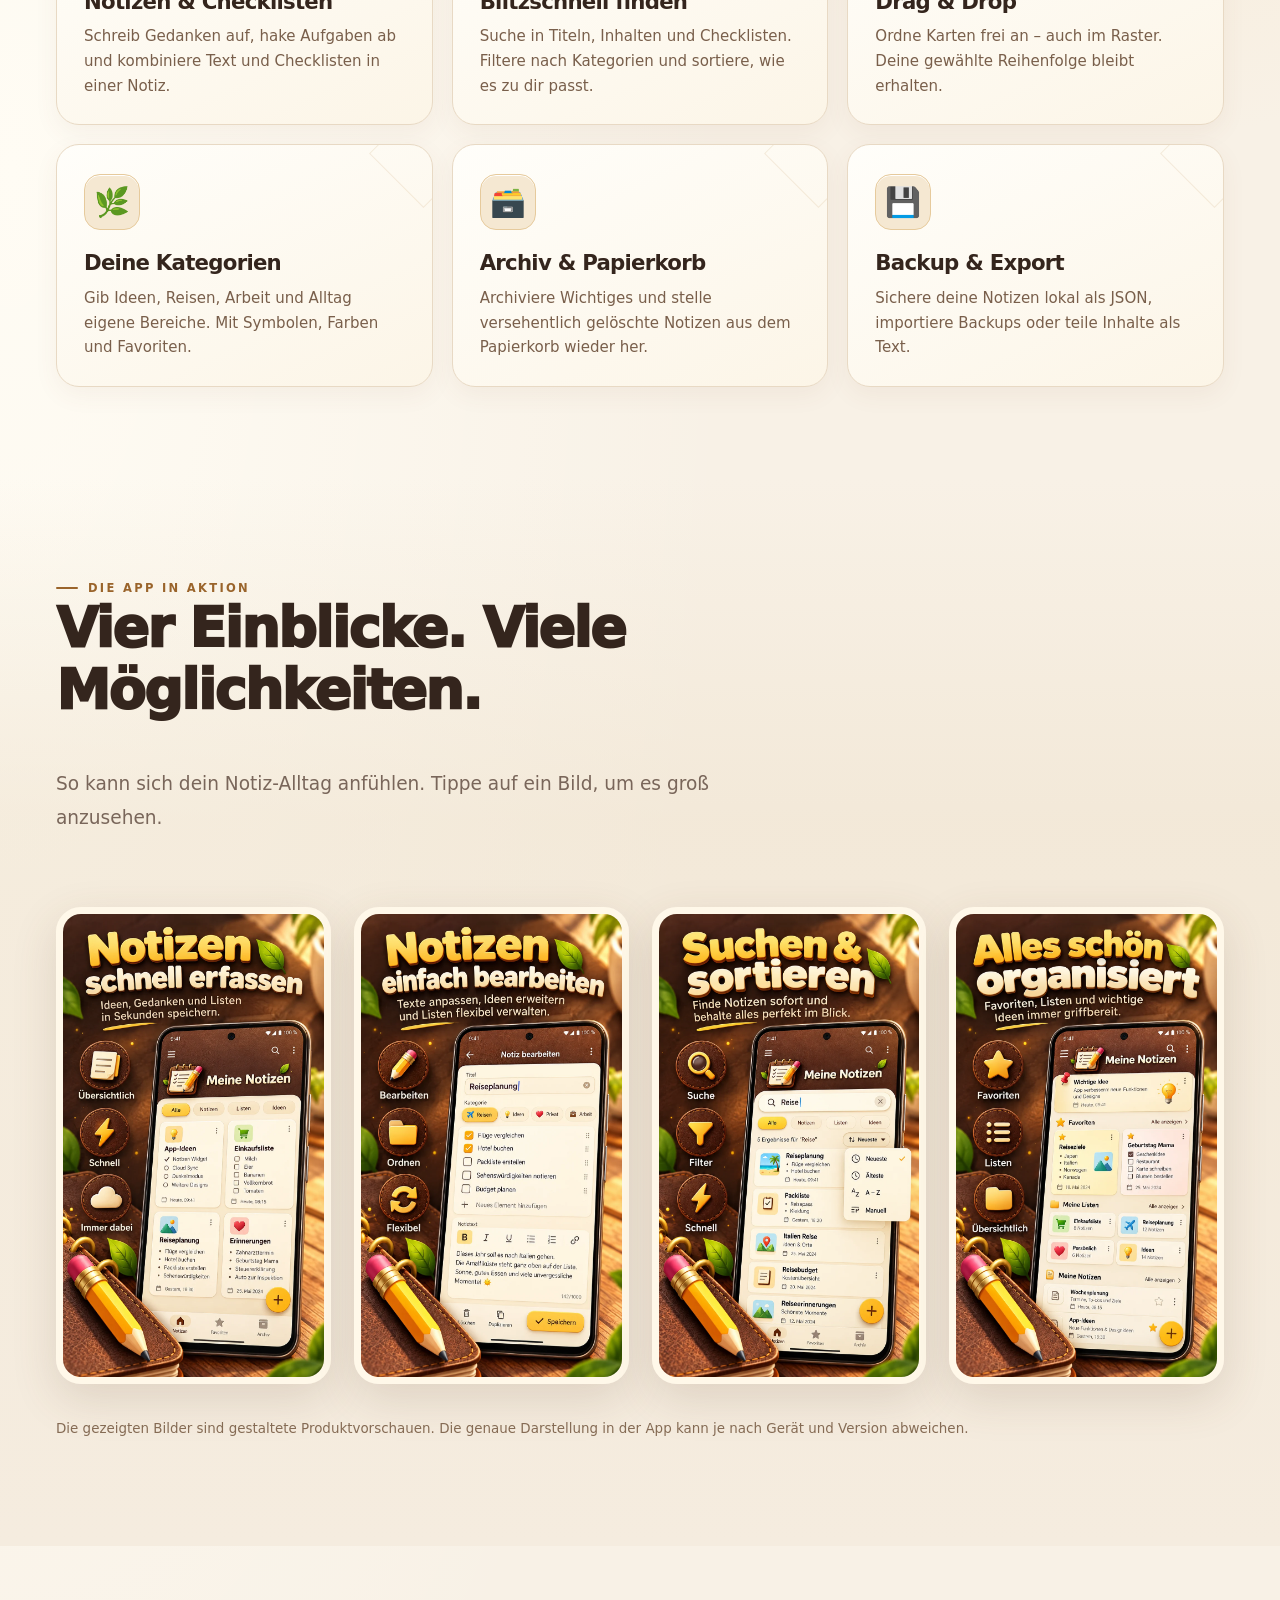
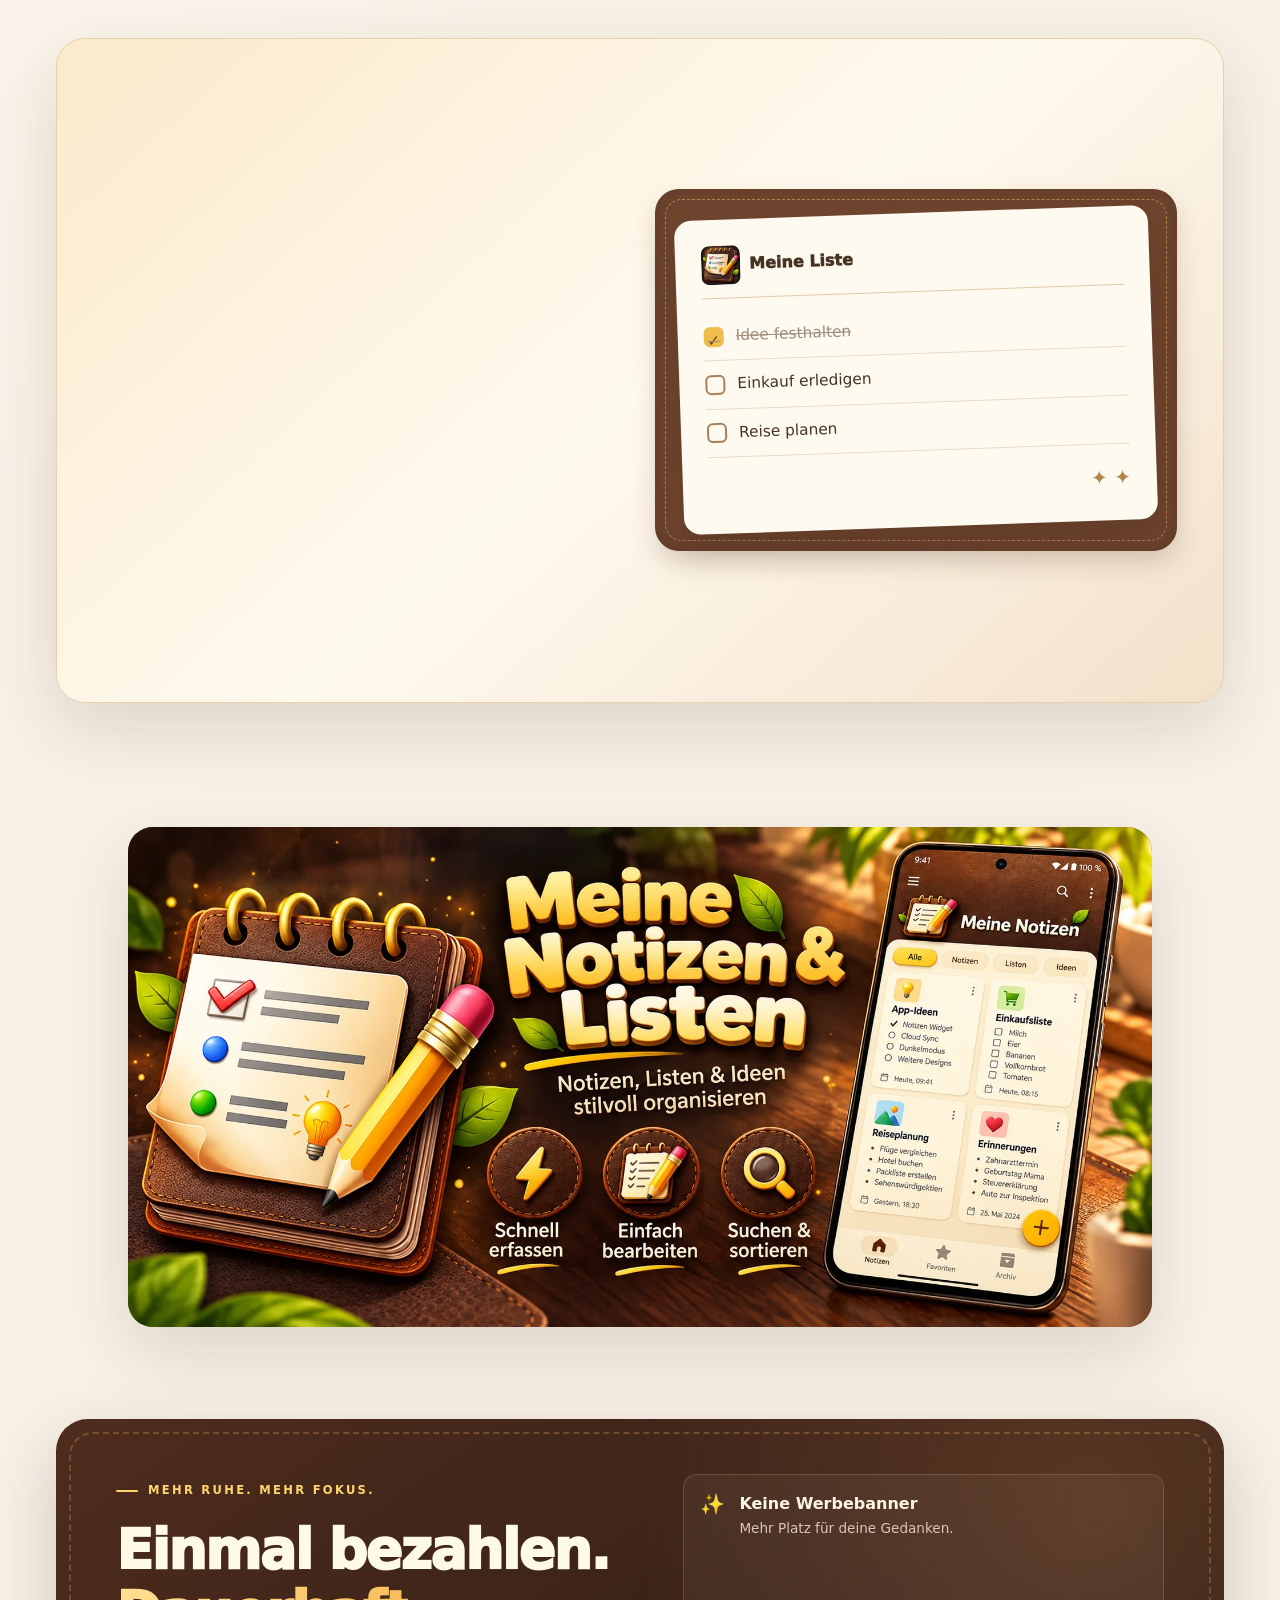
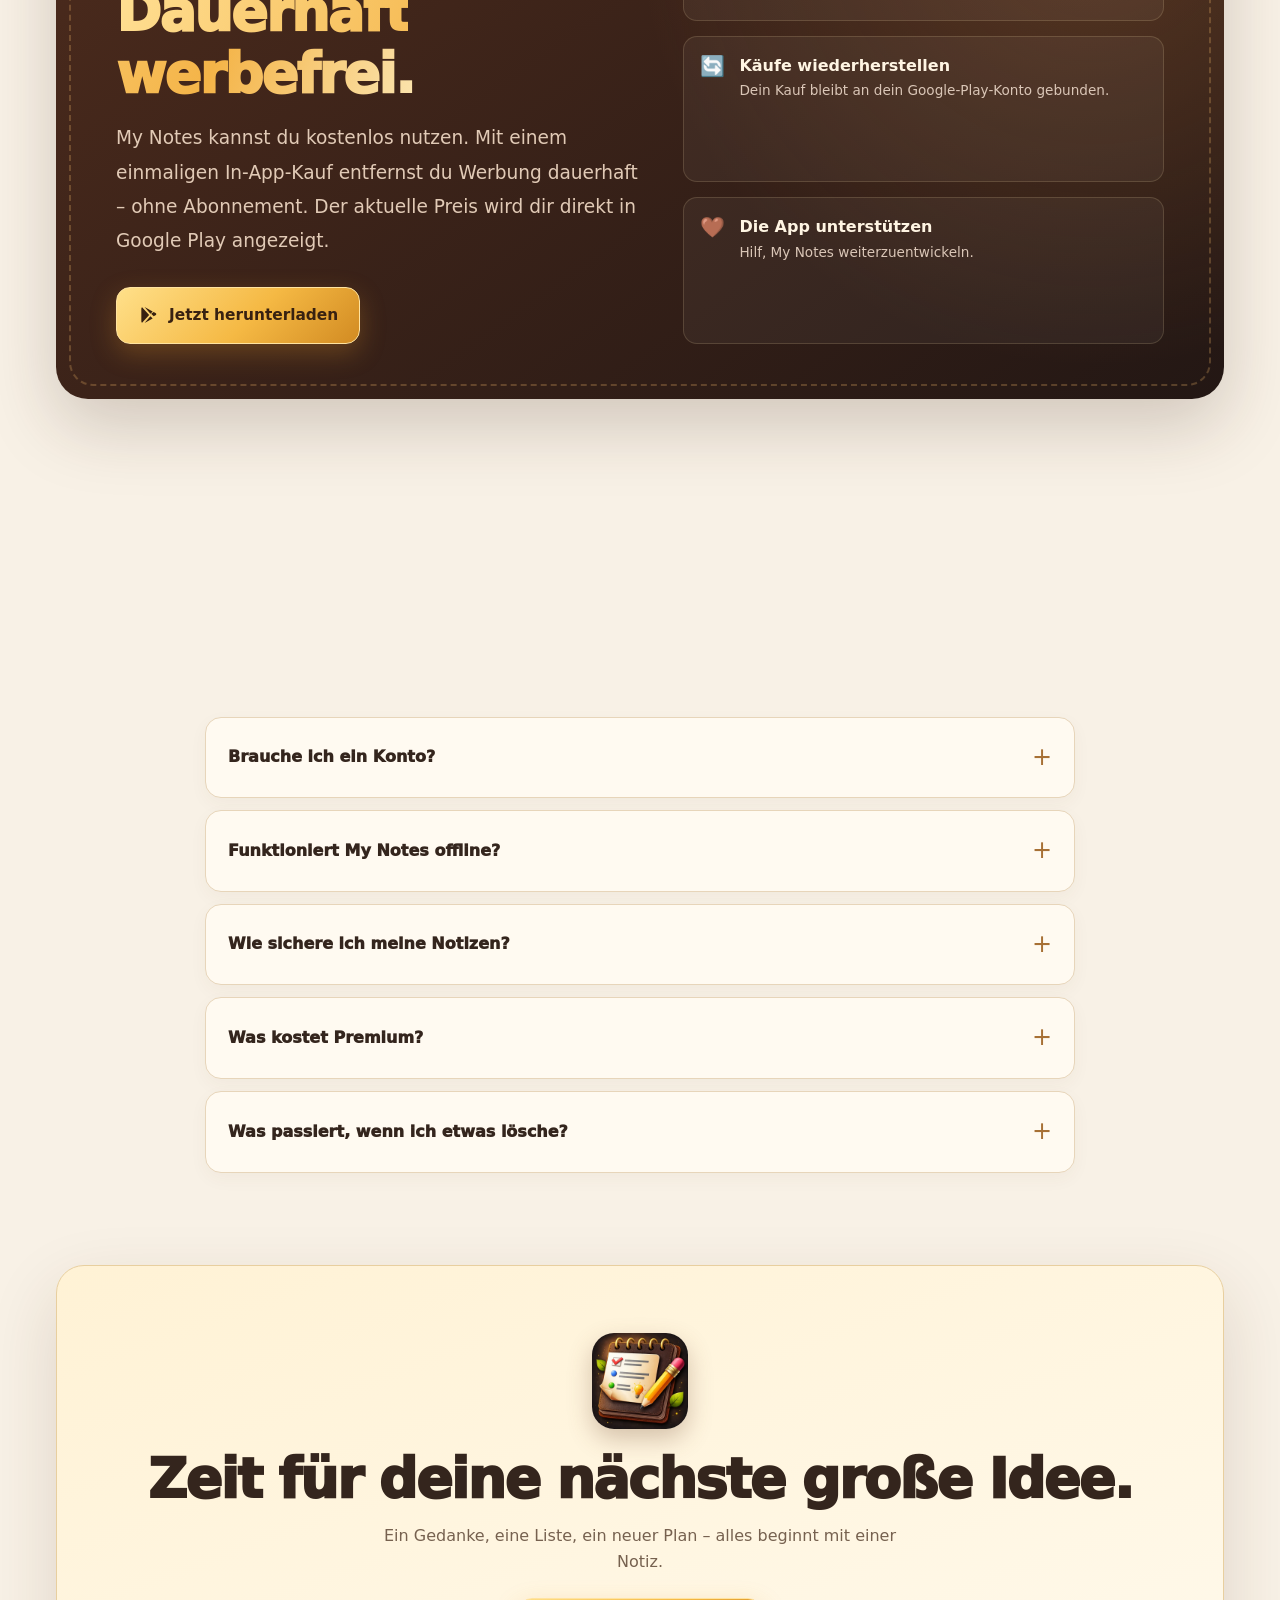
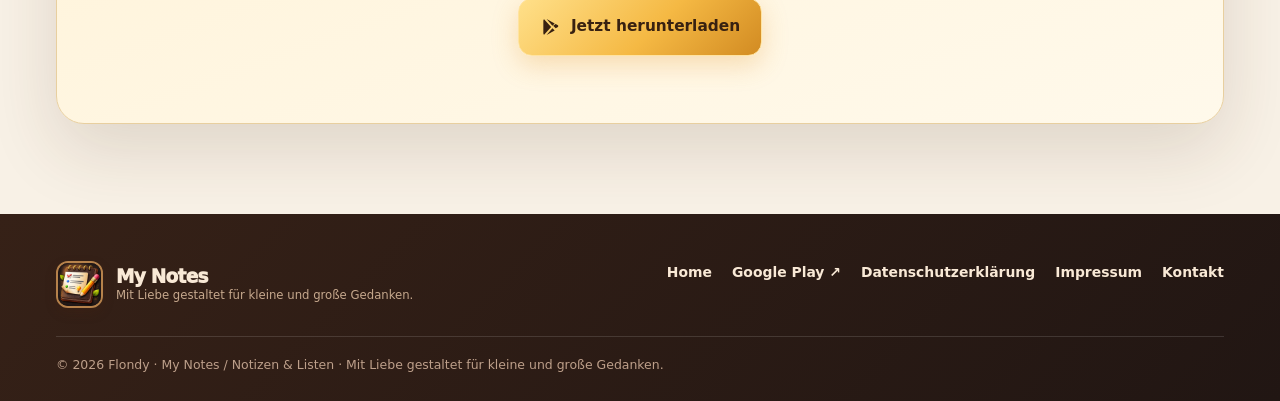
==== commit 923796f2: "Zentrales Impressum, Entwurfshinweise entfernt, URLs auf My-Notes-Premium Co-Authored-By: Claude Opu" ====
--- a/index.html
+++ b/index.html
@@ -1,7 +1,7 @@
-<!doctype html><html lang="de"><head><meta charset="utf-8"><meta name="viewport" content="width=device-width, initial-scale=1"><meta name="theme-color" content="#593625"><meta name="description" content="My Notes 2.1 – Notizen, Checklisten, Kategorien, Suche, lokale Backups und warmes Leder-und-Papier-Design. Für Android."><meta name="color-scheme" content="light"><title>My Notes – Ein schöner Platz für deine Ideen.</title><link rel="icon" type="image/png" href="assets/favicon.png"><link rel="stylesheet" href="style.css"><link rel="canonical" href="https://flondy.github.io/my-notes-landing-page/index.html"><link rel="alternate" hreflang="de" href="https://flondy.github.io/my-notes-landing-page/index.html"><link rel="alternate" hreflang="en" href="https://flondy.github.io/my-notes-landing-page/en.html"><meta property="og:type" content="website"><meta property="og:title" content="My Notes – Ein schöner Platz für deine Ideen."><meta property="og:description" content="My Notes 2.1 – Notizen, Checklisten, Kategorien, Suche, lokale Backups und warmes Leder-und-Papier-Design. Für Android."><meta property="og:image" content="https://flondy.github.io/my-notes-landing-page/assets/feature-banner.webp"><meta property="og:url" content="https://flondy.github.io/my-notes-landing-page/index.html"></head><body><a href="#main" class="skip">Zum Inhalt springen</a><div class="nav-wrap"><header class="container nav"><a class="brand" href="index.html" aria-label="My Notes"><img src="assets/app-icon.webp" width="47" height="47" alt=""><span><strong>My Notes</strong><small>von Flondy</small></span></a><button class="nav-toggle" type="button" aria-label="Menü öffnen" aria-expanded="false" aria-controls="site-nav"><svg viewBox="0 0 24 24" fill="none" stroke="currentColor" stroke-width="2.3" stroke-linecap="round"><path d="M4 6h16M4 12h16M4 18h16"/></svg></button><nav class="nav-menu" id="site-nav" aria-label="Hauptnavigation"><a href="#funktionen">Funktionen</a><a href="#einblicke">Einblicke</a><a href="#design">Design</a><a href="#premium">Premium</a><div class="lang-switch" aria-label="Language"><a href="index.html" aria-current="page">DE</a><a href="en.html" >EN</a></div><a href="https://play.google.com/store/apps/details?id=dev.flondy.mynotes" class="btn btn-primary" target="_blank" rel="noopener noreferrer">Jetzt herunterladen <span aria-hidden="true">↗</span></a></nav></header></div><main id="main"><section class="hero container"><div class="hero-inner"><div class="hero-copy"><div class="eyebrow kicker">VERSION 2.1 · LEDER & PAPIER</div><h1><span class="thin">Ein schöner Platz</span><br><span class="gold-text">für deine Ideen.</span></h1><p class="lead">Gedanken festhalten, Listen abhaken und Pläne ordnen – mit dem warmen Charme von Leder und Papier. Schnell, liebevoll gestaltet und ganz in deiner Hand.</p><div class="hero-chips"><span>✓ Ohne Registrierung</span><span>✓ Notizen lokal gespeichert</span><span>✓ Für Android</span></div><div class="hero-actions"><a href="https://play.google.com/store/apps/details?id=dev.flondy.mynotes" class="btn btn-primary" target="_blank" rel="noopener noreferrer"><svg viewBox="0 0 24 24" aria-hidden="true" fill="currentColor"><path d="M4.9 2.7C4.3 3 4 3.6 4 4.5v15c0 .9.3 1.5.9 1.8L13.4 12 4.9 2.7zm10 10.8 2.7 2.7-9.7 5.5 7-8.2zm3.9-5.1L21 9.7c1.3.8 1.3 1.8 0 2.6l-2.2 1.3-3-3.1 3-2.1zM7.9 2.3l9.7 5.5-2.7 2.7-7-8.2z"/></svg>Jetzt herunterladen</a><a href="#funktionen" class="btn btn-quiet">Funktionen entdecken ↓</a></div><p class="mini-note">Kostenlos nutzbar · Enthält Werbung und optionalen In-App-Kauf</p></div><div class="hero-visual"><div class="hero-halo"></div><img class="hero-screen" src="assets/screenshot-capture.webp" width="941" height="1672" alt="Notizen schnell erfassen, visuelle Funktionsvorschau"><img class="hero-icon" src="assets/app-icon.webp" width="110" height="110" alt=""><div class="float-note">Kleine Notiz. <span>Große Ideen.</span><br>✎ &nbsp; ✓ &nbsp; ♡</div></div></div><div class="stats"><div class="stat"><strong>3</strong><small>Ansichten</small></div><div class="stat"><strong>19</strong><small>Kategorie-Symbole</small></div><div class="stat"><strong>9</strong><small>Notizfarben</small></div><div class="stat"><strong>1×</strong><small>Kaufen, dauerhaft werbefrei</small></div></div></section>
+<!doctype html><html lang="de"><head><meta charset="utf-8"><meta name="viewport" content="width=device-width, initial-scale=1"><meta name="theme-color" content="#593625"><meta name="description" content="My Notes 2.1 – Notizen, Checklisten, Kategorien, Suche, lokale Backups und warmes Leder-und-Papier-Design. Für Android."><meta name="color-scheme" content="light"><title>My Notes – Ein schöner Platz für deine Ideen.</title><link rel="icon" type="image/png" href="assets/favicon.png"><link rel="stylesheet" href="style.css"><link rel="canonical" href="https://marcel-2025.github.io/My-Notes-Premium/index.html"><link rel="alternate" hreflang="de" href="https://marcel-2025.github.io/My-Notes-Premium/index.html"><link rel="alternate" hreflang="en" href="https://marcel-2025.github.io/My-Notes-Premium/en.html"><meta property="og:type" content="website"><meta property="og:title" content="My Notes – Ein schöner Platz für deine Ideen."><meta property="og:description" content="My Notes 2.1 – Notizen, Checklisten, Kategorien, Suche, lokale Backups und warmes Leder-und-Papier-Design. Für Android."><meta property="og:image" content="https://marcel-2025.github.io/My-Notes-Premium/assets/feature-banner.webp"><meta property="og:url" content="https://marcel-2025.github.io/My-Notes-Premium/index.html"></head><body><a href="#main" class="skip">Zum Inhalt springen</a><div class="nav-wrap"><header class="container nav"><a class="brand" href="index.html" aria-label="My Notes"><img src="assets/app-icon.webp" width="47" height="47" alt=""><span><strong>My Notes</strong><small>von Flondy</small></span></a><button class="nav-toggle" type="button" aria-label="Menü öffnen" aria-expanded="false" aria-controls="site-nav"><svg viewBox="0 0 24 24" fill="none" stroke="currentColor" stroke-width="2.3" stroke-linecap="round"><path d="M4 6h16M4 12h16M4 18h16"/></svg></button><nav class="nav-menu" id="site-nav" aria-label="Hauptnavigation"><a href="#funktionen">Funktionen</a><a href="#einblicke">Einblicke</a><a href="#design">Design</a><a href="#premium">Premium</a><div class="lang-switch" aria-label="Language"><a href="index.html" aria-current="page">DE</a><a href="en.html" >EN</a></div><a href="https://play.google.com/store/apps/details?id=dev.flondy.mynotes" class="btn btn-primary" target="_blank" rel="noopener noreferrer">Jetzt herunterladen <span aria-hidden="true">↗</span></a></nav></header></div><main id="main"><section class="hero container"><div class="hero-inner"><div class="hero-copy"><div class="eyebrow kicker">VERSION 2.1 · LEDER & PAPIER</div><h1><span class="thin">Ein schöner Platz</span><br><span class="gold-text">für deine Ideen.</span></h1><p class="lead">Gedanken festhalten, Listen abhaken und Pläne ordnen – mit dem warmen Charme von Leder und Papier. Schnell, liebevoll gestaltet und ganz in deiner Hand.</p><div class="hero-chips"><span>✓ Ohne Registrierung</span><span>✓ Notizen lokal gespeichert</span><span>✓ Für Android</span></div><div class="hero-actions"><a href="https://play.google.com/store/apps/details?id=dev.flondy.mynotes" class="btn btn-primary" target="_blank" rel="noopener noreferrer"><svg viewBox="0 0 24 24" aria-hidden="true" fill="currentColor"><path d="M4.9 2.7C4.3 3 4 3.6 4 4.5v15c0 .9.3 1.5.9 1.8L13.4 12 4.9 2.7zm10 10.8 2.7 2.7-9.7 5.5 7-8.2zm3.9-5.1L21 9.7c1.3.8 1.3 1.8 0 2.6l-2.2 1.3-3-3.1 3-2.1zM7.9 2.3l9.7 5.5-2.7 2.7-7-8.2z"/></svg>Jetzt herunterladen</a><a href="#funktionen" class="btn btn-quiet">Funktionen entdecken ↓</a></div><p class="mini-note">Kostenlos nutzbar · Enthält Werbung und optionalen In-App-Kauf</p></div><div class="hero-visual"><div class="hero-halo"></div><img class="hero-screen" src="assets/screenshot-capture.webp" width="941" height="1672" alt="Notizen schnell erfassen, visuelle Funktionsvorschau"><img class="hero-icon" src="assets/app-icon.webp" width="110" height="110" alt=""><div class="float-note">Kleine Notiz. <span>Große Ideen.</span><br>✎ &nbsp; ✓ &nbsp; ♡</div></div></div><div class="stats"><div class="stat"><strong>3</strong><small>Ansichten</small></div><div class="stat"><strong>19</strong><small>Kategorie-Symbole</small></div><div class="stat"><strong>9</strong><small>Notizfarben</small></div><div class="stat"><strong>1×</strong><small>Kaufen, dauerhaft werbefrei</small></div></div></section>
 <section id="funktionen" class="section container"><div class="section-heading reveal"><span class="eyebrow">Alles, was deine Ideen brauchen</span><h2>Mehr Ordnung. Weniger Aufwand.</h2><p class="lead muted">Vom spontanen Gedanken bis zur großen Planung: My Notes bleibt übersichtlich und fühlt sich dabei einfach gut an.</p></div><div class="feature-grid"><article class="feature reveal"><div class="f-icon" aria-hidden="true">📝</div><h3>Notizen &amp; Checklisten</h3><p>Schreib Gedanken auf, hake Aufgaben ab und kombiniere Text und Checklisten in einer Notiz.</p></article><article class="feature reveal"><div class="f-icon" aria-hidden="true">🔎</div><h3>Blitzschnell finden</h3><p>Suche in Titeln, Inhalten und Checklisten. Filtere nach Kategorien und sortiere, wie es zu dir passt.</p></article><article class="feature reveal"><div class="f-icon" aria-hidden="true">↕️</div><h3>Drag &amp; Drop</h3><p>Ordne Karten frei an – auch im Raster. Deine gewählte Reihenfolge bleibt erhalten.</p></article><article class="feature reveal"><div class="f-icon" aria-hidden="true">🌿</div><h3>Deine Kategorien</h3><p>Gib Ideen, Reisen, Arbeit und Alltag eigene Bereiche. Mit Symbolen, Farben und Favoriten.</p></article><article class="feature reveal"><div class="f-icon" aria-hidden="true">🗃️</div><h3>Archiv &amp; Papierkorb</h3><p>Archiviere Wichtiges und stelle versehentlich gelöschte Notizen aus dem Papierkorb wieder her.</p></article><article class="feature reveal"><div class="f-icon" aria-hidden="true">💾</div><h3>Backup &amp; Export</h3><p>Sichere deine Notizen lokal als JSON, importiere Backups oder teile Inhalte als Text.</p></article></div></section>
 <section class="section showcase-section" id="einblicke"><div class="container"><div class="section-header-row"><div class="section-heading reveal"><span class="eyebrow">DIE APP IN AKTION</span><h2>Vier Einblicke. Viele Möglichkeiten.</h2><p class="lead muted">So kann sich dein Notiz-Alltag anfühlen. Tippe auf ein Bild, um es groß anzusehen.</p></div><div class="showcase-actions"><button class="circle-btn" data-prev aria-label="Vorherige Screenshots" type="button">←</button><button class="circle-btn" data-next aria-label="Nächste Screenshots" type="button">→</button></div></div><div class="carousel" data-carousel><article class="shot-card" role="button" tabindex="0" aria-label="Notizen schnell erfassen, visuelle Funktionsvorschau"><img src="assets/screenshot-capture.webp" alt="Notizen schnell erfassen, visuelle Funktionsvorschau" loading="lazy" width="941" height="1672"></article><article class="shot-card" role="button" tabindex="0" aria-label="Notizen bearbeiten, visuelle Funktionsvorschau"><img src="assets/screenshot-edit.webp" alt="Notizen bearbeiten, visuelle Funktionsvorschau" loading="lazy" width="941" height="1672"></article><article class="shot-card" role="button" tabindex="0" aria-label="Notizen suchen und sortieren, visuelle Funktionsvorschau"><img src="assets/screenshot-search.webp" alt="Notizen suchen und sortieren, visuelle Funktionsvorschau" loading="lazy" width="941" height="1672"></article><article class="shot-card" role="button" tabindex="0" aria-label="Notizen und Listen organisieren, visuelle Funktionsvorschau"><img src="assets/screenshot-organize.webp" alt="Notizen und Listen organisieren, visuelle Funktionsvorschau" loading="lazy" width="941" height="1672"></article></div><p class="showcase-footnote">Die gezeigten Bilder sind gestaltete Produktvorschauen. Die genaue Darstellung in der App kann je nach Gerät und Version abweichen.</p></div></section>
 <section class="section container" id="design"><div class="design-panel"><div class="reveal"><span class="eyebrow">UNSER NEUER LOOK</span><h2>Leder trifft Papier.</h2><p class="lead">Warme Brauntöne, feine Ziernähte, cremefarbene Karten und kleine grüne Akzente – inspiriert vom Notizbuch, das man einfach gern aufschlägt.</p><ul><li>Liebevoll gestaltete Papierkarten</li><li>Helles Design und warme Abend-Variante</li><li>Angenehme Schrift und sanfte Animationen</li><li>Raster, Liste oder persönliche Übersicht</li></ul><p class="muted" style="margin-bottom:9px;font-weight:850">Probiere die Farbvarianten aus:</p><div class="theme-select"><button class="theme-btn" type="button" data-theme="day" aria-pressed="true">☀ Papier · Hell</button><button class="theme-btn" type="button" data-theme="evening" aria-pressed="false">☾ Leder · Abend</button></div></div><div class="sample-desk"><div class="sample-paper"><div class="sample-head"><img src="assets/app-icon.webp" alt="" width="39" height="39">Meine Liste</div><div class="sample-line done"><b>✓</b>Idee festhalten</div><div class="sample-line "><b></b>Einkauf erledigen</div><div class="sample-line "><b></b>Reise planen</div><div style="padding-top:17px;display:flex;justify-content:flex-end;color:#b1854d;font-size:1.25rem" aria-hidden="true">✦ ✦</div></div></div></div></section>
 <div class="container"><div class="banner-strip"><img src="assets/feature-banner.webp" width="1794" height="876" loading="lazy" alt="My Notes Leder-und-Papier App-Vorstellung mit Notizbuch und Smartphone"></div></div><section class="section container" id="premium"><div class="premium-wrap"><div><span class="eyebrow kicker">MEHR RUHE. MEHR FOKUS.</span><h2 style="margin-top:20px">Einmal bezahlen.<br><span class="gold-text">Dauerhaft werbefrei.</span></h2><p class="lead">My Notes kannst du kostenlos nutzen. Mit einem einmaligen In-App-Kauf entfernst du Werbung dauerhaft – ohne Abonnement. Der aktuelle Preis wird dir direkt in Google Play angezeigt.</p><div style="margin-top:28px"><a href="https://play.google.com/store/apps/details?id=dev.flondy.mynotes" class="btn btn-primary" target="_blank" rel="noopener noreferrer"><svg viewBox="0 0 24 24" aria-hidden="true" fill="currentColor"><path d="M4.9 2.7C4.3 3 4 3.6 4 4.5v15c0 .9.3 1.5.9 1.8L13.4 12 4.9 2.7zm10 10.8 2.7 2.7-9.7 5.5 7-8.2zm3.9-5.1L21 9.7c1.3.8 1.3 1.8 0 2.6l-2.2 1.3-3-3.1 3-2.1zM7.9 2.3l9.7 5.5-2.7 2.7-7-8.2z"/></svg>Jetzt herunterladen</a></div></div><ul class="premium-list"><li><span aria-hidden="true">✨</span><div><strong>Keine Werbebanner</strong><small>Mehr Platz für deine Gedanken.</small></div></li><li><span aria-hidden="true">🔄</span><div><strong>Käufe wiederherstellen</strong><small>Dein Kauf bleibt an dein Google-Play-Konto gebunden.</small></div></li><li><span aria-hidden="true">🤎</span><div><strong>Die App unterstützen</strong><small>Hilf, My Notes weiterzuentwickeln.</small></div></li></ul></div></section>
 <section class="section container" id="fragen"><div class="section-heading center reveal"><span class="eyebrow">HÄUFIGE FRAGEN</span><h2>Gut zu wissen.</h2></div><div class="faq-list"><details><summary>Brauche ich ein Konto?</summary><p>Nein. Du kannst My Notes ohne eigene Registrierung verwenden. Deine Notizen werden in der App lokal gespeichert.</p></details><details><summary>Funktioniert My Notes offline?</summary><p>Du kannst Notizen und Checklisten offline erstellen, bearbeiten und verwalten. Für Werbeanzeigen oder die Kaufprüfung kann eine Internetverbindung erforderlich sein.</p></details><details><summary>Wie sichere ich meine Notizen?</summary><p>Über die lokalen Export- und Importfunktionen kannst du eine JSON-Sicherung erstellen und später wieder einlesen. Bewahre Sicherungsdateien an einem sicheren Ort auf.</p></details><details><summary>Was kostet Premium?</summary><p>Es gibt einen einmaligen Kauf zum Entfernen der Werbung, kein Abonnement. Den aktuellen Preis zeigt Google Play in der App an.</p></details><details><summary>Was passiert, wenn ich etwas lösche?</summary><p>Gelöschte Notizen landen zunächst im Papierkorb und können dort wiederhergestellt werden. Laut Version 2.1 werden sie nach 30 Tagen automatisch endgültig gelöscht.</p></details></div></section>
-<section class="container"><div class="final-cta"><img src="assets/app-icon.webp" alt="My Notes App-Icon" width="96" height="96"><h2>Zeit für deine nächste große Idee.</h2><p>Ein Gedanke, eine Liste, ein neuer Plan – alles beginnt mit einer Notiz.</p><a href="https://play.google.com/store/apps/details?id=dev.flondy.mynotes" class="btn btn-primary" target="_blank" rel="noopener noreferrer"><svg viewBox="0 0 24 24" aria-hidden="true" fill="currentColor"><path d="M4.9 2.7C4.3 3 4 3.6 4 4.5v15c0 .9.3 1.5.9 1.8L13.4 12 4.9 2.7zm10 10.8 2.7 2.7-9.7 5.5 7-8.2zm3.9-5.1L21 9.7c1.3.8 1.3 1.8 0 2.6l-2.2 1.3-3-3.1 3-2.1zM7.9 2.3l9.7 5.5-2.7 2.7-7-8.2z"/></svg>Jetzt herunterladen</a></div></section></main><div id="image-modal" class="modal" hidden role="dialog" aria-modal="true" aria-label="Bildvorschau"><button class="modal-close" aria-label="Vorschau schließen" type="button">×</button><img alt="" src="assets/screenshot-capture.webp"></div><footer class="footer"><div class="container"><div class="footer-grid"><div class="brand"><img src="assets/app-icon.webp" width="47" height="47" alt=""><span><strong>My Notes</strong><small>Mit Liebe gestaltet für kleine und große Gedanken.</small></span></div><div class="footer-links"><a href="index.html">Home</a><a href="https://play.google.com/store/apps/details?id=dev.flondy.mynotes" target="_blank" rel="noopener noreferrer">Google Play ↗</a><a href="datenschutz.html">Datenschutzerklärung</a><a href="impressum.html">Impressum</a><a href="mailto:flondy.dev@gmail.com">Kontakt</a></div></div><div class="footer-bottom">© 2026 Flondy · My Notes / Notizen & Listen · Mit Liebe gestaltet für kleine und große Gedanken.</div></div></footer><script src="script.js" defer></script></body></html>+<section class="container"><div class="final-cta"><img src="assets/app-icon.webp" alt="My Notes App-Icon" width="96" height="96"><h2>Zeit für deine nächste große Idee.</h2><p>Ein Gedanke, eine Liste, ein neuer Plan – alles beginnt mit einer Notiz.</p><a href="https://play.google.com/store/apps/details?id=dev.flondy.mynotes" class="btn btn-primary" target="_blank" rel="noopener noreferrer"><svg viewBox="0 0 24 24" aria-hidden="true" fill="currentColor"><path d="M4.9 2.7C4.3 3 4 3.6 4 4.5v15c0 .9.3 1.5.9 1.8L13.4 12 4.9 2.7zm10 10.8 2.7 2.7-9.7 5.5 7-8.2zm3.9-5.1L21 9.7c1.3.8 1.3 1.8 0 2.6l-2.2 1.3-3-3.1 3-2.1zM7.9 2.3l9.7 5.5-2.7 2.7-7-8.2z"/></svg>Jetzt herunterladen</a></div></section></main><div id="image-modal" class="modal" hidden role="dialog" aria-modal="true" aria-label="Bildvorschau"><button class="modal-close" aria-label="Vorschau schließen" type="button">×</button><img alt="" src="assets/screenshot-capture.webp"></div><footer class="footer"><div class="container"><div class="footer-grid"><div class="brand"><img src="assets/app-icon.webp" width="47" height="47" alt=""><span><strong>My Notes</strong><small>Mit Liebe gestaltet für kleine und große Gedanken.</small></span></div><div class="footer-links"><a href="index.html">Home</a><a href="https://play.google.com/store/apps/details?id=dev.flondy.mynotes" target="_blank" rel="noopener noreferrer">Google Play ↗</a><a href="datenschutz.html">Datenschutzerklärung</a><a href="https://flondy.github.io/app-store/impressum.html">Impressum</a><a href="mailto:flondy.dev@gmail.com">Kontakt</a></div></div><div class="footer-bottom">© 2026 Flondy · My Notes / Notizen & Listen · Mit Liebe gestaltet für kleine und große Gedanken.</div></div></footer><script src="script.js" defer></script></body></html>
